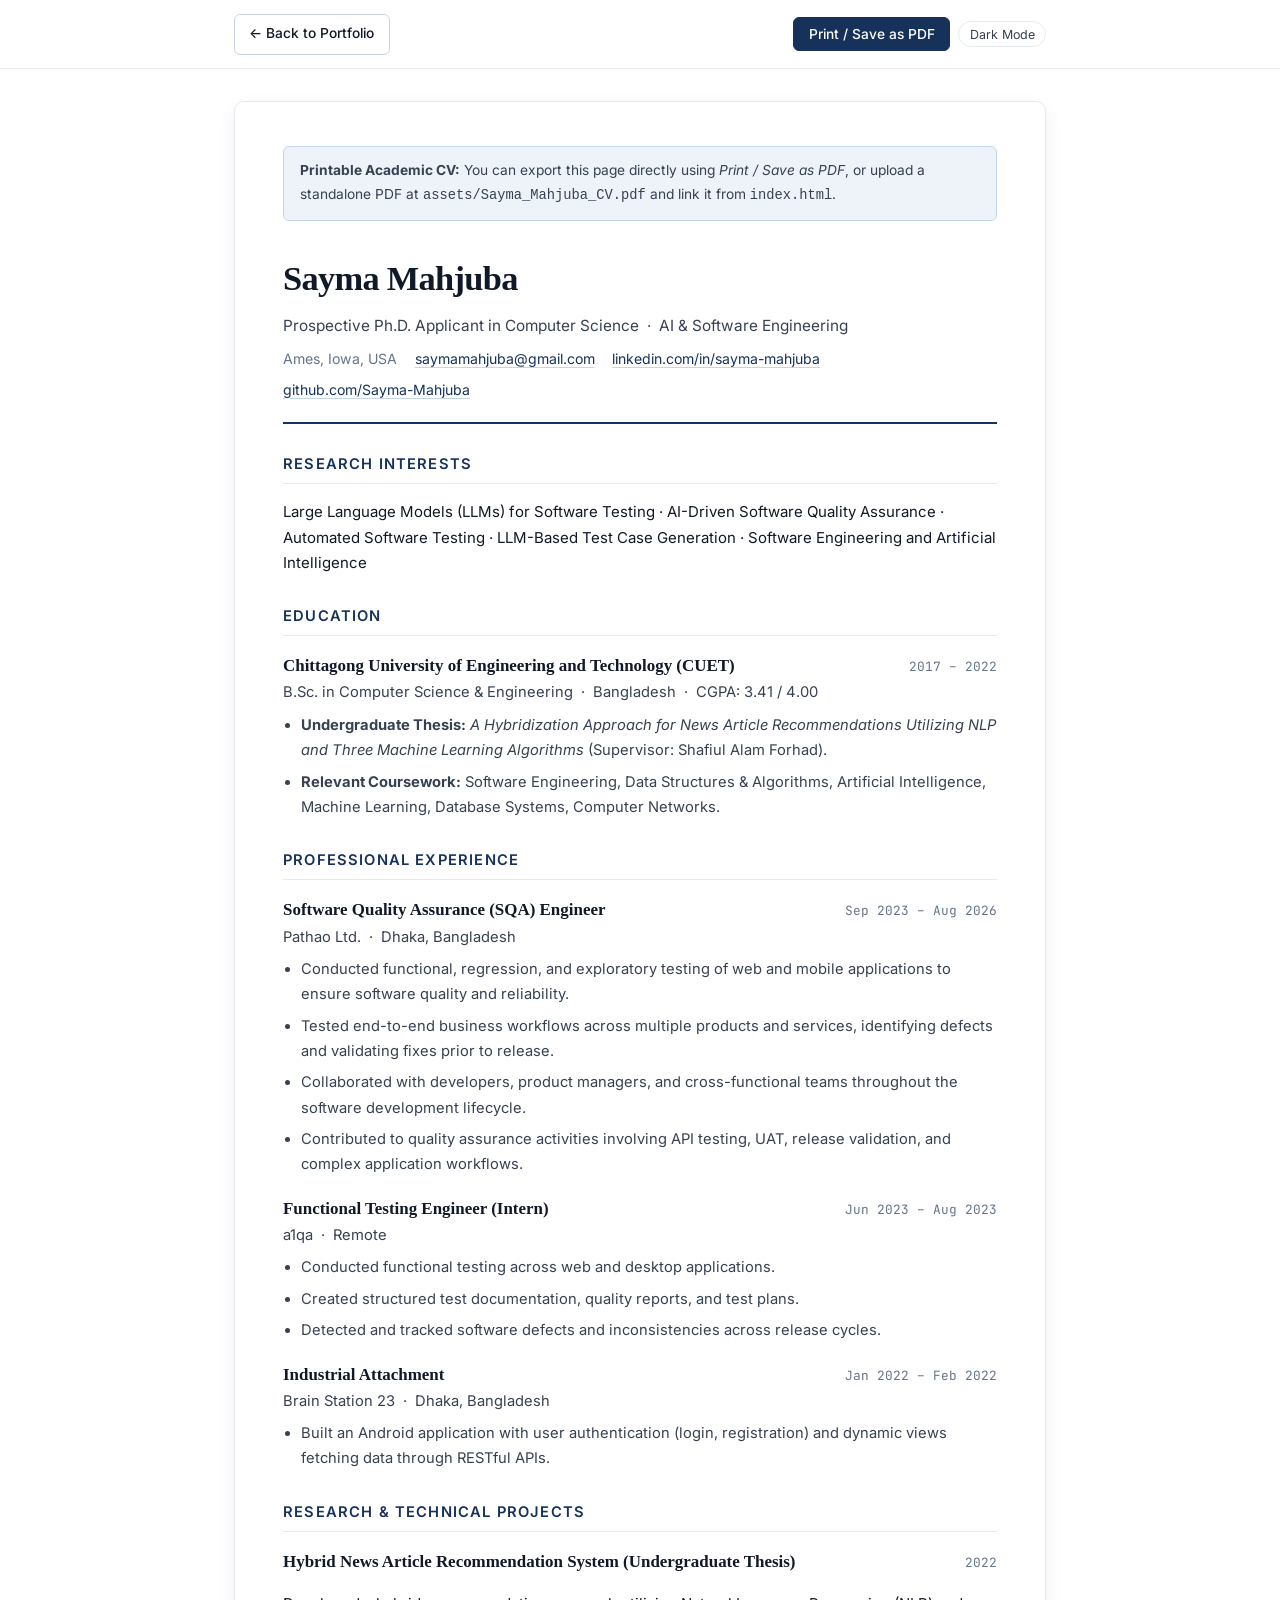
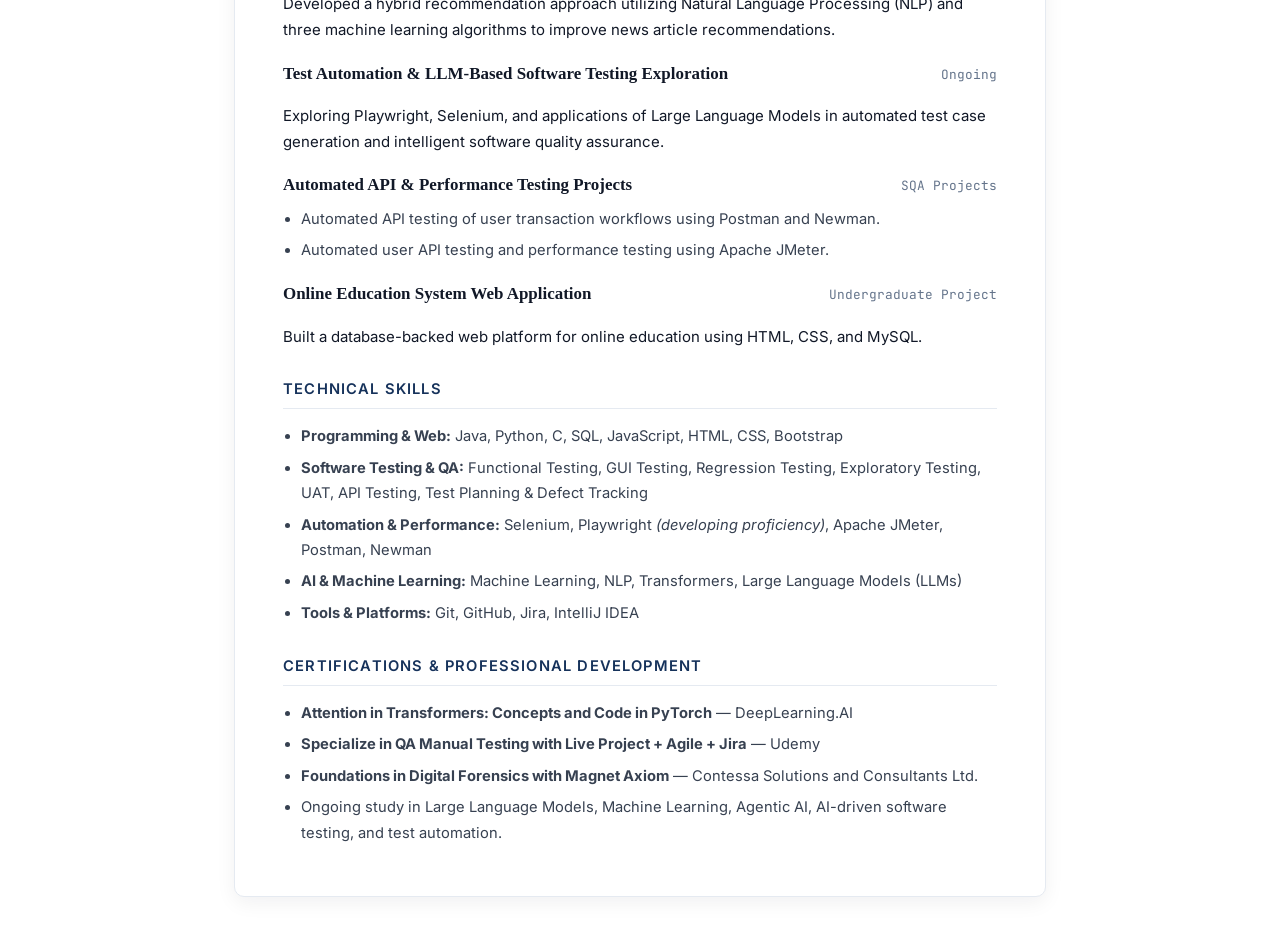
==== cv.html @ 632d5970 "Initial academic portfolio" ====
<!DOCTYPE html>
<html lang="en" data-theme="light">
<head>
  <meta charset="UTF-8" />
  <meta name="viewport" content="width=device-width, initial-scale=1.0" />
  <title>Curriculum Vitae — Sayma Mahjuba</title>
  <meta name="description" content="Academic Curriculum Vitae of Sayma Mahjuba." />
  <link rel="icon" type="image/svg+xml" href="favicon.svg" />

  <link rel="preconnect" href="https://fonts.googleapis.com" />
  <link rel="preconnect" href="https://fonts.gstatic.com" crossorigin />
  <link
    href="https://fonts.googleapis.com/css2?family=Inter:wght@400;500;600&family=JetBrains+Mono:wght@400;500&family=Source+Serif+4:ital,opsz,wght@0,8..60,400;0,8..60,600;0,8..60,700;1,8..60,400&display=swap"
    rel="stylesheet"
  />
  <link rel="stylesheet" href="styles.css" />

  <style>
    .cv-toolbar {
      position: sticky;
      top: 0;
      z-index: 50;
      background: color-mix(in srgb, var(--bg) 92%, transparent);
      backdrop-filter: blur(8px);
      border-bottom: 1px solid var(--border);
      padding: 0.85rem 0;
    }

    .cv-toolbar-inner {
      display: flex;
      align-items: center;
      justify-content: space-between;
      gap: 1rem;
      flex-wrap: wrap;
    }

    .cv-sheet {
      background: var(--surface);
      border: 1px solid var(--border);
      border-radius: 10px;
      box-shadow: 0 6px 20px rgba(15, 23, 42, 0.06);
      margin: 2rem auto 3.5rem;
      padding: 2.75rem 3rem;
      max-width: 820px;
    }

    .cv-header {
      border-bottom: 2px solid var(--navy);
      padding-bottom: 1.25rem;
      margin-bottom: 1.75rem;
    }

    .cv-header h1 {
      font-family: var(--font-serif);
      font-size: 2.15rem;
      margin: 0 0 0.3rem;
      letter-spacing: -0.02em;
    }

    .cv-header-sub {
      font-size: 0.96rem;
      color: var(--ink-secondary);
      margin-bottom: 0.5rem;
    }

    .cv-contact-line {
      font-size: 0.88rem;
      color: var(--ink-muted);
      display: flex;
      flex-wrap: wrap;
      gap: 0.4rem 1.1rem;
    }

    .cv-section {
      margin-bottom: 1.75rem;
    }

    .cv-section:last-child {
      margin-bottom: 0;
    }

    .cv-section h2 {
      font-size: 0.92rem;
      text-transform: uppercase;
      letter-spacing: 0.08em;
      color: var(--navy);
      border-bottom: 1px solid var(--border);
      padding-bottom: 0.35rem;
      margin: 0 0 0.95rem;
      font-family: var(--font-sans);
      font-weight: 600;
    }

    .cv-entry {
      margin-bottom: 1rem;
    }

    .cv-entry:last-child {
      margin-bottom: 0;
    }

    .cv-entry-head {
      display: flex;
      justify-content: space-between;
      align-items: baseline;
      gap: 1rem;
      flex-wrap: wrap;
    }

    .cv-entry-title {
      font-family: var(--font-serif);
      font-weight: 600;
      font-size: 1.06rem;
      color: var(--ink);
    }

    .cv-entry-date {
      font-family: var(--font-mono);
      font-size: 0.8rem;
      color: var(--ink-muted);
    }

    .cv-entry-org {
      font-size: 0.92rem;
      color: var(--ink-secondary);
      margin-bottom: 0.35rem;
    }

    .cv-placeholder-banner {
      background: var(--navy-tint);
      border: 1px solid var(--navy-border);
      color: var(--ink-secondary);
      border-radius: 6px;
      padding: 0.75rem 1rem;
      font-size: 0.86rem;
      margin-bottom: 1.75rem;
    }

    @media (max-width: 640px) {
      .cv-sheet {
        padding: 1.65rem 1.35rem;
        margin: 1.25rem auto 2.5rem;
      }
    }

    @media print {
      .cv-toolbar,
      .cv-placeholder-banner {
        display: none !important;
      }

      body {
        background: #ffffff;
      }

      .cv-sheet {
        border: none;
        box-shadow: none;
        margin: 0;
        padding: 0;
        max-width: none;
      }
    }
  </style>

  <script>
    (function () {
      var saved = localStorage.getItem("sayma-portfolio-theme");
      if (saved === "dark" || saved === "light") {
        document.documentElement.setAttribute("data-theme", saved);
      }
    })();
  </script>
</head>
<body>
  <div class="cv-toolbar no-print">
    <div class="container cv-toolbar-inner">
      <a class="btn" href="index.html">&larr; Back to Portfolio</a>
      <div style="display: flex; gap: 0.5rem; align-items: center;">
        <button type="button" class="btn btn-primary" onclick="window.print()">
          Print / Save as PDF
        </button>
        <button type="button" class="theme-btn" id="theme-toggle">Dark / Light</button>
      </div>
    </div>
  </div>

  <main class="container">
    <article class="cv-sheet">
      <div class="cv-placeholder-banner no-print">
        <strong>Printable Academic CV:</strong> You can export this page directly using
        <em>Print / Save as PDF</em>, or upload a standalone PDF at
        <code>assets/Sayma_Mahjuba_CV.pdf</code> and link it from <code>index.html</code>.
      </div>

      <header class="cv-header">
        <h1>Sayma Mahjuba</h1>
        <div class="cv-header-sub">
          Prospective Ph.D. Applicant in Computer Science &nbsp;&middot;&nbsp; AI &amp; Software Engineering
        </div>
        <div class="cv-contact-line">
          <span>Ames, Iowa, USA</span>
          <span>
            <a class="text-link" href="mailto:saymamahjuba@gmail.com">saymamahjuba@gmail.com</a>
          </span>
          <span>
            <a class="text-link" href="https://www.linkedin.com/in/sayma-mahjuba/" target="_blank" rel="noopener noreferrer">
              linkedin.com/in/sayma-mahjuba
            </a>
          </span>
          <span>
            <a class="text-link" href="https://github.com/Sayma-Mahjuba" target="_blank" rel="noopener noreferrer">
              github.com/Sayma-Mahjuba
            </a>
          </span>
        </div>
      </header>

      <section class="cv-section">
        <h2>Research Interests</h2>
        <p>
          Large Language Models (LLMs) for Software Testing &middot; AI-Driven Software Quality
          Assurance &middot; Automated Software Testing &middot; LLM-Based Test Case Generation
          &middot; Software Engineering and Artificial Intelligence
        </p>
      </section>

      <section class="cv-section">
        <h2>Education</h2>
        <div class="cv-entry">
          <div class="cv-entry-head">
            <span class="cv-entry-title">
              Chittagong University of Engineering and Technology (CUET)
            </span>
            <span class="cv-entry-date">2017 – 2022</span>
          </div>
          <div class="cv-entry-org">
            B.Sc. in Computer Science &amp; Engineering &nbsp;&middot;&nbsp; Bangladesh
            &nbsp;&middot;&nbsp; CGPA: 3.41 / 4.00
          </div>
          <ul class="detail-list">
            <li>
              <strong>Undergraduate Thesis:</strong>
              <em>A Hybridization Approach for News Article Recommendations Utilizing NLP and
              Three Machine Learning Algorithms</em> (Supervisor: Shafiul Alam Forhad).
            </li>
            <li>
              <strong>Relevant Coursework:</strong> Software Engineering, Data Structures &amp;
              Algorithms, Artificial Intelligence, Machine Learning, Database Systems, Computer
              Networks.
            </li>
          </ul>
        </div>
      </section>

      <section class="cv-section">
        <h2>Professional Experience</h2>
        <div class="cv-entry">
          <div class="cv-entry-head">
            <span class="cv-entry-title">Software Quality Assurance (SQA) Engineer</span>
            <span class="cv-entry-date">Sep 2023 – Aug 2026</span>
          </div>
          <div class="cv-entry-org">Pathao Ltd. &nbsp;&middot;&nbsp; Dhaka, Bangladesh</div>
          <ul class="detail-list">
            <li>
              Conducted functional, regression, and exploratory testing of web and mobile
              applications to ensure software quality and reliability.
            </li>
            <li>
              Tested end-to-end business workflows across multiple products and services,
              identifying defects and validating fixes prior to release.
            </li>
            <li>
              Collaborated with developers, product managers, and cross-functional teams
              throughout the software development lifecycle.
            </li>
            <li>
              Contributed to quality assurance activities involving API testing, UAT, release
              validation, and complex application workflows.
            </li>
          </ul>
        </div>

        <div class="cv-entry">
          <div class="cv-entry-head">
            <span class="cv-entry-title">Functional Testing Engineer (Intern)</span>
            <span class="cv-entry-date">Jun 2023 – Aug 2023</span>
          </div>
          <div class="cv-entry-org">a1qa &nbsp;&middot;&nbsp; Remote</div>
          <ul class="detail-list">
            <li>
              Conducted functional testing across web and desktop applications.
            </li>
            <li>
              Created structured test documentation, quality reports, and test plans.
            </li>
            <li>
              Detected and tracked software defects and inconsistencies across release cycles.
            </li>
          </ul>
        </div>

        <div class="cv-entry">
          <div class="cv-entry-head">
            <span class="cv-entry-title">Industrial Attachment</span>
            <span class="cv-entry-date">Jan 2022 – Feb 2022</span>
          </div>
          <div class="cv-entry-org">Brain Station 23 &nbsp;&middot;&nbsp; Dhaka, Bangladesh</div>
          <ul class="detail-list">
            <li>
              Built an Android application with user authentication (login, registration) and
              dynamic views fetching data through RESTful APIs.
            </li>
          </ul>
        </div>
      </section>

      <section class="cv-section">
        <h2>Research &amp; Technical Projects</h2>
        <div class="cv-entry">
          <div class="cv-entry-head">
            <span class="cv-entry-title">
              Hybrid News Article Recommendation System (Undergraduate Thesis)
            </span>
            <span class="cv-entry-date">2022</span>
          </div>
          <p>
            Developed a hybrid recommendation approach utilizing Natural Language Processing
            (NLP) and three machine learning algorithms to improve news article recommendations.
          </p>
        </div>

        <div class="cv-entry">
          <div class="cv-entry-head">
            <span class="cv-entry-title">
              Test Automation &amp; LLM-Based Software Testing Exploration
            </span>
            <span class="cv-entry-date">Ongoing</span>
          </div>
          <p>
            Exploring Playwright, Selenium, and applications of Large Language Models in
            automated test case generation and intelligent software quality assurance.
          </p>
        </div>

        <div class="cv-entry">
          <div class="cv-entry-head">
            <span class="cv-entry-title">
              Automated API &amp; Performance Testing Projects
            </span>
            <span class="cv-entry-date">SQA Projects</span>
          </div>
          <ul class="detail-list">
            <li>
              Automated API testing of user transaction workflows using Postman and Newman.
            </li>
            <li>
              Automated user API testing and performance testing using Apache JMeter.
            </li>
          </ul>
        </div>

        <div class="cv-entry">
          <div class="cv-entry-head">
            <span class="cv-entry-title">Online Education System Web Application</span>
            <span class="cv-entry-date">Undergraduate Project</span>
          </div>
          <p>
            Built a database-backed web platform for online education using HTML, CSS, and MySQL.
          </p>
        </div>
      </section>

      <section class="cv-section">
        <h2>Technical Skills</h2>
        <ul class="detail-list">
          <li>
            <strong>Programming &amp; Web:</strong> Java, Python, C, SQL, JavaScript, HTML, CSS,
            Bootstrap
          </li>
          <li>
            <strong>Software Testing &amp; QA:</strong> Functional Testing, GUI Testing,
            Regression Testing, Exploratory Testing, UAT, API Testing, Test Planning &amp;
            Defect Tracking
          </li>
          <li>
            <strong>Automation &amp; Performance:</strong> Selenium, Playwright
            <em>(developing proficiency)</em>, Apache JMeter, Postman, Newman
          </li>
          <li>
            <strong>AI &amp; Machine Learning:</strong> Machine Learning, NLP, Transformers,
            Large Language Models (LLMs)
          </li>
          <li><strong>Tools &amp; Platforms:</strong> Git, GitHub, Jira, IntelliJ IDEA</li>
        </ul>
      </section>

      <section class="cv-section">
        <h2>Certifications &amp; Professional Development</h2>
        <ul class="detail-list">
          <li>
            <strong>Attention in Transformers: Concepts and Code in PyTorch</strong> —
            DeepLearning.AI
          </li>
          <li>
            <strong>Specialize in QA Manual Testing with Live Project + Agile + Jira</strong> —
            Udemy
          </li>
          <li>
            <strong>Foundations in Digital Forensics with Magnet Axiom</strong> — Contessa
            Solutions and Consultants Ltd.
          </li>
          <li>
            Ongoing study in Large Language Models, Machine Learning, Agentic AI, AI-driven
            software testing, and test automation.
          </li>
        </ul>
      </section>
    </article>
  </main>

  <script src="script.js"></script>
</body>
</html>
---- styles.css ----
/* ==========================================================================
   Sayma Mahjuba — Academic Portfolio (Ph.D. Sidebar)
   Deep Navy Academic Theme · Light Default + Optional Dark Mode
   ========================================================================== */

:root {
  --bg: #ffffff;
  --surface: #ffffff;
  --sidebar-bg: #f8fafc;
  --border: #e5eaf1;
  --border-strong: #cbd5e1;

  --ink: #111827;
  --ink-secondary: #374151;
  --ink-muted: #64748b;

  --navy: #16325b;
  --navy-hover: #0d2140;
  --navy-tint: #eef3fa;
  --navy-border: #c5d5ea;

  --font-serif: "Newsreader", Georgia, "Times New Roman", serif;
  --font-sans: "Inter", -apple-system, BlinkMacSystemFont, "Segoe UI", sans-serif;
  --font-mono: "JetBrains Mono", ui-monospace, monospace;
}

[data-theme="dark"] {
  --bg: #0d121b;
  --surface: #131b28;
  --sidebar-bg: #111824;
  --border: #1f2b3d;
  --border-strong: #2e3f58;

  --ink: #edf2f7;
  --ink-secondary: #b6c2d4;
  --ink-muted: #8293ab;

  --navy: #83aee5;
  --navy-hover: #abc8ef;
  --navy-tint: rgba(131, 174, 229, 0.12);
  --navy-border: rgba(131, 174, 229, 0.3);
}

*,
*::before,
*::after {
  box-sizing: border-box;
}

html {
  scroll-behavior: smooth;
}

body {
  margin: 0;
  background: var(--bg);
  color: var(--ink);
  font-family: var(--font-sans);
  font-size: 15px;
  line-height: 1.72;
  -webkit-font-smoothing: antialiased;
  transition: background-color 180ms ease, color 180ms ease;
}

a {
  color: var(--navy);
  text-decoration: none;
  transition: color 150ms ease;
}

a:hover {
  color: var(--navy-hover);
  text-decoration: underline;
  text-underline-offset: 3px;
}

a:focus-visible,
button:focus-visible {
  outline: 2px solid var(--navy);
  outline-offset: 2px;
  border-radius: 4px;
}

/* Two-Column Academic Shell
   -------------------------------------------------------------------------- */
.page-shell {
  max-width: 1080px;
  margin: 0 auto;
  display: grid;
  grid-template-columns: 270px 1fr;
  min-height: 100vh;
}

/* Left Sticky Academic Sidebar
   -------------------------------------------------------------------------- */
.sidebar {
  position: sticky;
  top: 0;
  height: 100vh;
  padding: 3rem 2rem 2rem 1.75rem;
  border-right: 1px solid var(--border);
  display: flex;
  flex-direction: column;
  justify-content: space-between;
  overflow-y: auto;
}

.avatar-wrap {
  width: 136px;
  height: 136px;
  border-radius: 50%;
  overflow: hidden;
  background: linear-gradient(180deg, #edf2f7 0%, #dce6f2 100%);
  border: 2px solid var(--border-strong);
  margin-bottom: 1.25rem;
  padding-top: 4px;
}

[data-theme="dark"] .avatar-wrap {
  background: linear-gradient(180deg, #1b283c 0%, #263854 100%);
}

.avatar-wrap img {
  width: 100%;
  height: 100%;
  object-fit: cover;
  object-position: 50% 15%;
  display: block;
}

.sidebar-name {
  font-family: var(--font-serif);
  font-size: 1.65rem;
  font-weight: 600;
  line-height: 1.18;
  margin: 0 0 0.4rem;
  letter-spacing: -0.015em;
}

.sidebar-role {
  font-size: 0.88rem;
  color: var(--ink-secondary);
  margin: 0 0 0.35rem;
  line-height: 1.5;
}

.sidebar-loc {
  font-size: 0.83rem;
  color: var(--ink-muted);
  margin: 0 0 1.4rem;
}

.sidebar-nav {
  list-style: none;
  margin: 0 0 1.75rem;
  padding: 1rem 0;
  border-top: 1px solid var(--border);
  border-bottom: 1px solid var(--border);
  display: flex;
  flex-direction: column;
  gap: 0.32rem;
}

.sidebar-nav a {
  display: block;
  font-size: 0.88rem;
  font-weight: 500;
  color: var(--ink-secondary);
  padding: 0.22rem 0;
}

.sidebar-nav a:hover,
.sidebar-nav a.active {
  color: var(--navy);
  text-decoration: none;
}

.sidebar-nav a.active {
  font-weight: 600;
}

.sidebar-links {
  list-style: none;
  margin: 0;
  padding: 0;
  display: flex;
  flex-direction: column;
  gap: 0.52rem;
}

.sidebar-links a {
  display: inline-flex;
  align-items: center;
  gap: 0.55rem;
  font-size: 0.85rem;
  color: var(--ink-secondary);
}

.sidebar-links a:hover {
  color: var(--navy);
}

.sidebar-links svg {
  width: 15px;
  height: 15px;
  color: var(--navy);
  flex-shrink: 0;
}

.sidebar-bottom {
  margin-top: 1.75rem;
  display: flex;
  align-items: center;
  justify-content: space-between;
  font-size: 0.78rem;
  color: var(--ink-muted);
}

.theme-btn {
  display: inline-flex;
  align-items: center;
  gap: 0.35rem;
  border: 1px solid var(--border);
  background: transparent;
  color: var(--ink-secondary);
  font-size: 0.78rem;
  font-family: var(--font-sans);
  padding: 0.3rem 0.65rem;
  border-radius: 999px;
  cursor: pointer;
  transition: border-color 150ms ease, color 150ms ease;
}

.theme-btn:hover {
  border-color: var(--navy);
  color: var(--navy);
}

/* Right Main Content Column
   -------------------------------------------------------------------------- */
.content {
  padding: 3.25rem 3.25rem 4.5rem 3.5rem;
  max-width: 740px;
}

.phd-callout {
  font-size: 0.88rem;
  color: var(--navy);
  background: var(--navy-tint);
  border-left: 3px solid var(--navy);
  padding: 0.7rem 1rem;
  margin-bottom: 1.85rem;
  border-radius: 0 4px 4px 0;
}

.section {
  margin-bottom: 3rem;
}

.section:last-child {
  margin-bottom: 0;
}

.section h2 {
  font-family: var(--font-serif);
  font-size: 1.38rem;
  font-weight: 600;
  color: var(--ink);
  margin: 0 0 1.1rem;
  padding-bottom: 0.45rem;
  border-bottom: 1px solid var(--border);
  letter-spacing: -0.01em;
}

.content p {
  margin: 0 0 0.95rem;
  color: var(--ink-secondary);
}

.content p:last-child {
  margin-bottom: 0;
}

.interests-inline {
  margin: 1.15rem 0 0;
  padding: 0;
  list-style: none;
  display: flex;
  flex-wrap: wrap;
  gap: 0.45rem 0.6rem;
}

.interests-inline li {
  font-size: 0.83rem;
  color: var(--navy);
  background: var(--navy-tint);
  padding: 0.22rem 0.65rem;
  border-radius: 4px;
  font-weight: 500;
}

/* News Rows */
.news-table {
  display: flex;
  flex-direction: column;
  gap: 0.65rem;
}

.news-row {
  display: grid;
  grid-template-columns: 84px 1fr;
  gap: 1rem;
  font-size: 0.92rem;
  color: var(--ink-secondary);
}

.news-date {
  font-family: var(--font-mono);
  font-size: 0.78rem;
  color: var(--navy);
  padding-top: 0.15rem;
}

/* Academic Entries */
.item {
  margin-bottom: 1.65rem;
}

.item:last-child {
  margin-bottom: 0;
}

.item-head {
  display: flex;
  justify-content: space-between;
  align-items: baseline;
  gap: 1rem;
  flex-wrap: wrap;
  margin-bottom: 0.2rem;
}

.item-title {
  font-family: var(--font-serif);
  font-size: 1.08rem;
  font-weight: 600;
  color: var(--ink);
  margin: 0;
}

.item-date {
  font-family: var(--font-mono);
  font-size: 0.78rem;
  color: var(--ink-muted);
  white-space: nowrap;
}

.item-sub {
  font-size: 0.88rem;
  color: var(--navy);
  font-weight: 500;
  margin-bottom: 0.45rem;
}

.item-meta {
  font-size: 0.86rem;
  color: var(--ink-muted);
  margin-bottom: 0.45rem;
}

.clean-list {
  margin: 0.4rem 0 0;
  padding-left: 1.15rem;
  color: var(--ink-secondary);
}

.clean-list li {
  margin-bottom: 0.35rem;
  font-size: 0.92rem;
}

.skill-line {
  display: grid;
  grid-template-columns: 175px 1fr;
  gap: 0.75rem;
  padding: 0.52rem 0;
  border-bottom: 1px solid var(--border);
  font-size: 0.91rem;
}

.skill-line:first-of-type {
  border-top: 1px solid var(--border);
}

.skill-k {
  font-weight: 600;
  color: var(--ink);
}

.skill-v {
  color: var(--ink-secondary);
}

.muted-note {
  font-size: 0.86rem;
  color: var(--ink-muted);
  font-style: italic;
  margin-top: 1rem;
}

/* Shared Utility Styles (used by cv.html)
   -------------------------------------------------------------------------- */
.container {
  width: 100%;
  max-width: 860px;
  margin: 0 auto;
  padding: 0 1.5rem;
}

.btn {
  display: inline-flex;
  align-items: center;
  gap: 0.45rem;
  padding: 0.48rem 0.9rem;
  font-size: 0.86rem;
  font-weight: 500;
  border-radius: 6px;
  border: 1px solid var(--border-strong);
  background: var(--surface);
  color: var(--ink);
  cursor: pointer;
  font-family: var(--font-sans);
  text-decoration: none;
}

.btn:hover {
  border-color: var(--navy);
  color: var(--navy);
  background: var(--navy-tint);
  text-decoration: none;
}

.btn-primary {
  background: var(--navy);
  border-color: var(--navy);
  color: #ffffff;
}

[data-theme="dark"] .btn-primary {
  color: #0b1220;
  font-weight: 600;
}

.btn-primary:hover {
  background: var(--navy-hover);
  border-color: var(--navy-hover);
  color: #ffffff;
}

[data-theme="dark"] .btn-primary:hover {
  color: #0b1220;
}

.detail-list {
  margin: 0.45rem 0 0;
  padding-left: 1.15rem;
  color: var(--ink-secondary);
}

.detail-list li {
  margin-bottom: 0.38rem;
  font-size: 0.92rem;
}

.text-link {
  text-decoration: underline;
  text-decoration-color: var(--navy-border);
  text-underline-offset: 3px;
}

/* Responsive
   -------------------------------------------------------------------------- */
@media (max-width: 860px) {
  .page-shell {
    grid-template-columns: 1fr;
  }

  .sidebar {
    position: static;
    height: auto;
    border-right: none;
    border-bottom: 1px solid var(--border);
    padding: 2rem 1.5rem 1.5rem;
  }

  .sidebar-nav {
    flex-direction: row;
    flex-wrap: wrap;
    gap: 0.5rem 1.1rem;
  }

  .sidebar-links {
    flex-direction: row;
    flex-wrap: wrap;
    gap: 0.6rem 1.1rem;
  }

  .content {
    padding: 2rem 1.5rem 3.5rem;
  }

  .skill-line,
  .news-row {
    grid-template-columns: 1fr;
    gap: 0.15rem;
  }
}

@media print {
  .no-print {
    display: none !important;
  }
}
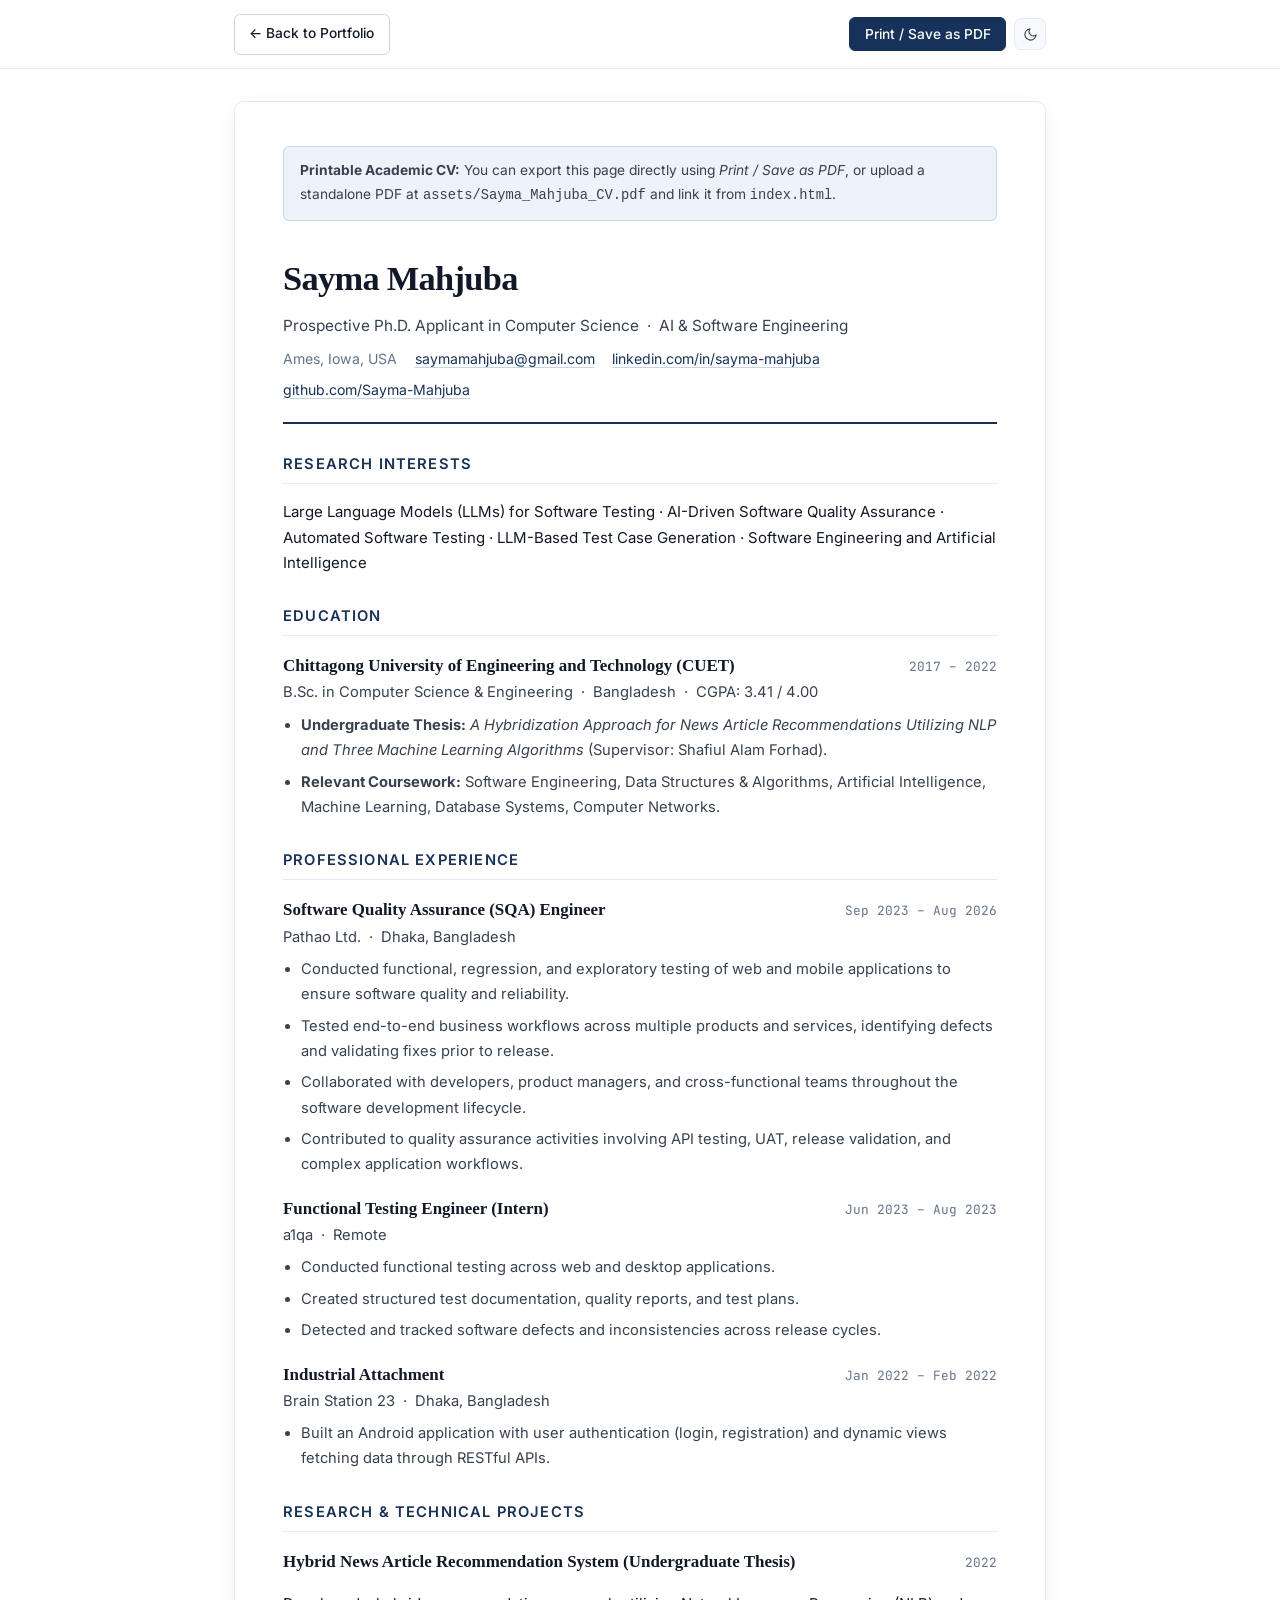
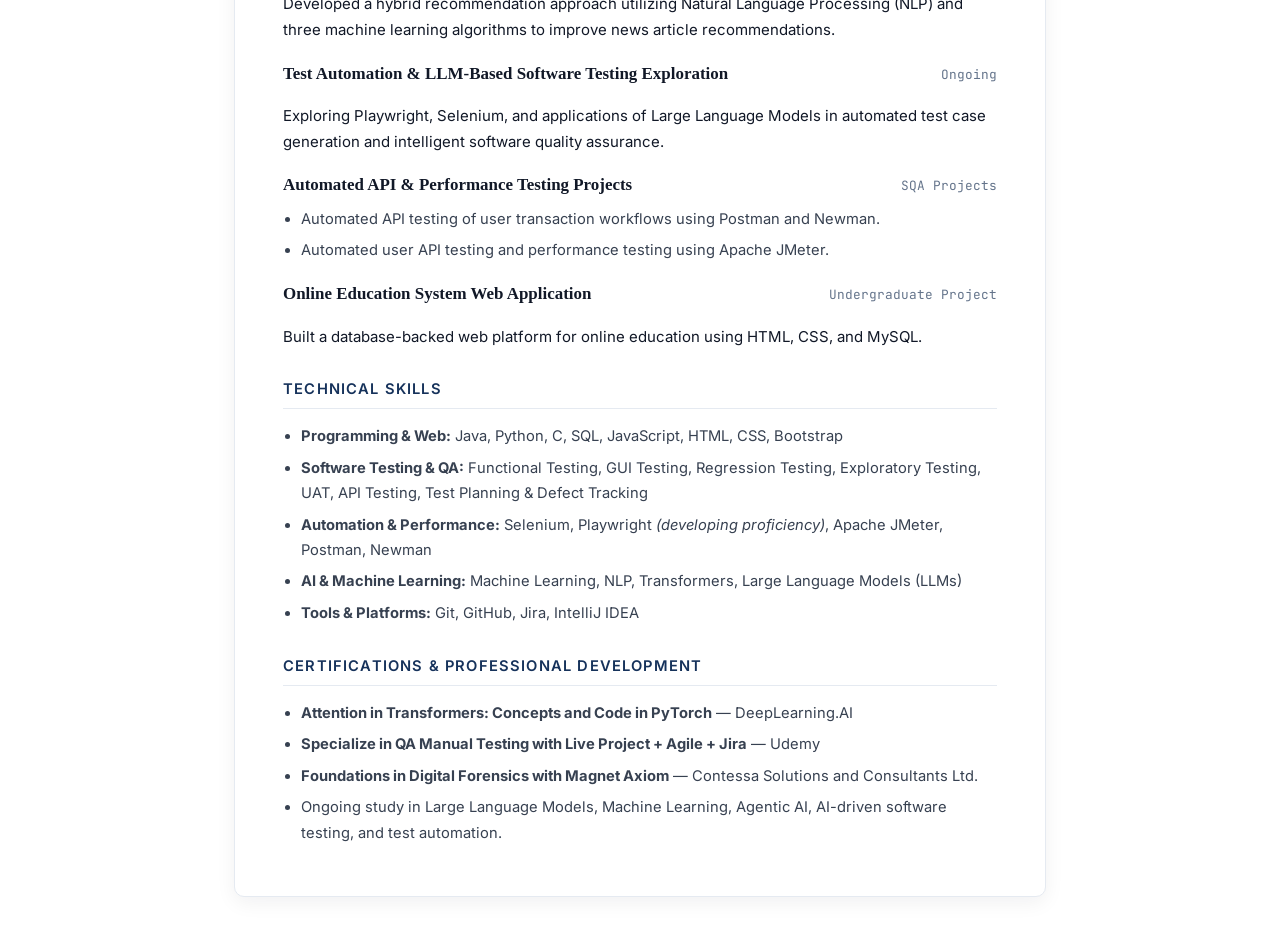
==== commit c03814f6: "Polish PhD sidebar portfolio: artifact drawers, copy email, mobile header, skill ordering" ====
--- a/cv.html
+++ b/cv.html
@@ -180,7 +180,28 @@
         <button type="button" class="btn btn-primary" onclick="window.print()">
           Print / Save as PDF
         </button>
-        <button type="button" class="theme-btn" id="theme-toggle">Dark / Light</button>
+        <button
+          type="button"
+          class="theme-icon-btn"
+          id="theme-toggle"
+          aria-label="Switch to dark mode"
+          title="Switch to dark mode"
+        >
+          <svg class="icon-moon" viewBox="0 0 24 24" fill="none" stroke="currentColor" stroke-width="1.8" stroke-linecap="round" stroke-linejoin="round" aria-hidden="true">
+            <path d="M21 12.79A9 9 0 1 1 11.21 3 7 7 0 0 0 21 12.79z"></path>
+          </svg>
+          <svg class="icon-sun" viewBox="0 0 24 24" fill="none" stroke="currentColor" stroke-width="1.8" stroke-linecap="round" stroke-linejoin="round" aria-hidden="true">
+            <circle cx="12" cy="12" r="5"></circle>
+            <line x1="12" y1="1" x2="12" y2="3"></line>
+            <line x1="12" y1="21" x2="12" y2="23"></line>
+            <line x1="4.22" y1="4.22" x2="5.64" y2="5.64"></line>
+            <line x1="18.36" y1="18.36" x2="19.78" y2="19.78"></line>
+            <line x1="1" y1="12" x2="3" y2="12"></line>
+            <line x1="21" y1="12" x2="23" y2="12"></line>
+            <line x1="4.22" y1="19.78" x2="5.64" y2="18.36"></line>
+            <line x1="18.36" y1="5.64" x2="19.78" y2="4.22"></line>
+          </svg>
+        </button>
       </div>
     </div>
   </div>
--- a/styles.css
+++ b/styles.css
@@ -1,12 +1,12 @@
 /* ==========================================================================
-   Sayma Mahjuba — Academic Portfolio (Ph.D. Sidebar)
+   Sayma Mahjuba — Academic Portfolio (Ph.D. Sidebar · Refined Faculty Edition)
    Deep Navy Academic Theme · Light Default + Optional Dark Mode
    ========================================================================== */
 
 :root {
   --bg: #ffffff;
   --surface: #ffffff;
-  --sidebar-bg: #f8fafc;
+  --surface-subtle: #f7f9fc;
   --border: #e5eaf1;
   --border-strong: #cbd5e1;
 
@@ -27,7 +27,7 @@
 [data-theme="dark"] {
   --bg: #0d121b;
   --surface: #131b28;
-  --sidebar-bg: #111824;
+  --surface-subtle: #141d2b;
   --border: #1f2b3d;
   --border-strong: #2e3f58;
 
@@ -38,7 +38,7 @@
   --navy: #83aee5;
   --navy-hover: #abc8ef;
   --navy-tint: rgba(131, 174, 229, 0.12);
-  --navy-border: rgba(131, 174, 229, 0.3);
+  --navy-border: rgba(131, 174, 229, 0.32);
 }
 
 *,
@@ -65,7 +65,7 @@
 a {
   color: var(--navy);
   text-decoration: none;
-  transition: color 150ms ease;
+  transition: color 150ms ease, border-color 150ms ease, background-color 150ms ease;
 }
 
 a:hover {
@@ -75,7 +75,8 @@
 }
 
 a:focus-visible,
-button:focus-visible {
+button:focus-visible,
+summary:focus-visible {
   outline: 2px solid var(--navy);
   outline-offset: 2px;
   border-radius: 4px;
@@ -84,10 +85,10 @@
 /* Two-Column Academic Shell
    -------------------------------------------------------------------------- */
 .page-shell {
-  max-width: 1080px;
+  max-width: 1096px;
   margin: 0 auto;
   display: grid;
-  grid-template-columns: 270px 1fr;
+  grid-template-columns: 296px 1fr;
   min-height: 100vh;
 }
 
@@ -97,7 +98,7 @@
   position: sticky;
   top: 0;
   height: 100vh;
-  padding: 3rem 2rem 2rem 1.75rem;
+  padding: 2.85rem 1.85rem 1.85rem 1.75rem;
   border-right: 1px solid var(--border);
   display: flex;
   flex-direction: column;
@@ -105,15 +106,20 @@
   overflow-y: auto;
 }
 
+.profile-identity {
+  display: block;
+}
+
 .avatar-wrap {
-  width: 136px;
-  height: 136px;
+  width: 132px;
+  height: 132px;
   border-radius: 50%;
   overflow: hidden;
   background: linear-gradient(180deg, #edf2f7 0%, #dce6f2 100%);
   border: 2px solid var(--border-strong);
-  margin-bottom: 1.25rem;
+  margin-bottom: 1.15rem;
   padding-top: 4px;
+  flex-shrink: 0;
 }
 
 [data-theme="dark"] .avatar-wrap {
@@ -133,67 +139,79 @@
   font-size: 1.65rem;
   font-weight: 600;
   line-height: 1.18;
-  margin: 0 0 0.4rem;
+  margin: 0 0 0.35rem;
   letter-spacing: -0.015em;
 }
 
 .sidebar-role {
-  font-size: 0.88rem;
-  color: var(--ink-secondary);
-  margin: 0 0 0.35rem;
-  line-height: 1.5;
+  font-size: 0.87rem;
+  color: var(--ink-secondary);
+  margin: 0 0 0.3rem;
+  line-height: 1.48;
 }
 
 .sidebar-loc {
-  font-size: 0.83rem;
+  font-size: 0.82rem;
   color: var(--ink-muted);
-  margin: 0 0 1.4rem;
-}
-
+  margin: 0 0 1.25rem;
+}
+
+/* Sidebar Navigation with Active Left Bar */
 .sidebar-nav {
   list-style: none;
-  margin: 0 0 1.75rem;
-  padding: 1rem 0;
+  margin: 1.35rem 0 0;
+  padding: 1rem 0 0.25rem;
   border-top: 1px solid var(--border);
-  border-bottom: 1px solid var(--border);
   display: flex;
   flex-direction: column;
-  gap: 0.32rem;
+  gap: 0.25rem;
 }
 
 .sidebar-nav a {
   display: block;
-  font-size: 0.88rem;
+  font-size: 0.87rem;
   font-weight: 500;
   color: var(--ink-secondary);
-  padding: 0.22rem 0;
-}
-
-.sidebar-nav a:hover,
+  padding: 0.24rem 0 0.24rem 0.65rem;
+  border-left: 2px solid transparent;
+  transition: color 150ms ease, border-color 150ms ease, padding-left 150ms ease;
+}
+
+.sidebar-nav a:hover {
+  color: var(--navy);
+  text-decoration: none;
+}
+
 .sidebar-nav a.active {
   color: var(--navy);
-  text-decoration: none;
-}
-
-.sidebar-nav a.active {
   font-weight: 600;
-}
-
+  border-left-color: var(--navy);
+}
+
+/* External Links + Copy Email Control */
 .sidebar-links {
   list-style: none;
   margin: 0;
   padding: 0;
   display: flex;
   flex-direction: column;
-  gap: 0.52rem;
+  gap: 0.5rem;
+}
+
+.sidebar-links li {
+  display: flex;
+  align-items: center;
+  gap: 0.4rem;
 }
 
 .sidebar-links a {
   display: inline-flex;
   align-items: center;
-  gap: 0.55rem;
-  font-size: 0.85rem;
-  color: var(--ink-secondary);
+  gap: 0.5rem;
+  font-size: 0.82rem;
+  color: var(--ink-secondary);
+  min-width: 0;
+  white-space: nowrap;
 }
 
 .sidebar-links a:hover {
@@ -207,39 +225,107 @@
   flex-shrink: 0;
 }
 
+.copy-email-btn {
+  display: inline-flex;
+  align-items: center;
+  gap: 0.25rem;
+  border: 1px solid var(--border);
+  background: var(--surface-subtle);
+  color: var(--ink-muted);
+  font-family: var(--font-mono);
+  font-size: 0.68rem;
+  padding: 0.14rem 0.42rem;
+  border-radius: 4px;
+  cursor: pointer;
+  flex-shrink: 0;
+  transition: all 150ms ease;
+}
+
+.copy-email-btn:hover {
+  border-color: var(--navy-border);
+  color: var(--navy);
+  background: var(--navy-tint);
+}
+
+.copy-email-btn.copied {
+  border-color: var(--navy);
+  color: var(--navy);
+  background: var(--navy-tint);
+}
+
+.copy-email-btn svg {
+  width: 11px;
+  height: 11px;
+}
+
+/* Sidebar Footer: Last Updated + Clean Icon Theme Toggle */
 .sidebar-bottom {
-  margin-top: 1.75rem;
+  margin-top: 1.5rem;
+  padding-top: 1rem;
+  border-top: 1px solid var(--border);
   display: flex;
   align-items: center;
   justify-content: space-between;
-  font-size: 0.78rem;
+  gap: 0.5rem;
+}
+
+.sidebar-meta-foot {
+  display: flex;
+  flex-direction: column;
+  gap: 0.1rem;
+  font-size: 0.74rem;
   color: var(--ink-muted);
-}
-
-.theme-btn {
+  line-height: 1.35;
+}
+
+.updated-stamp {
+  font-family: var(--font-mono);
+  font-size: 0.7rem;
+  color: var(--ink-muted);
+}
+
+.theme-icon-btn {
   display: inline-flex;
   align-items: center;
-  gap: 0.35rem;
+  justify-content: center;
+  width: 32px;
+  height: 32px;
   border: 1px solid var(--border);
-  background: transparent;
-  color: var(--ink-secondary);
-  font-size: 0.78rem;
-  font-family: var(--font-sans);
-  padding: 0.3rem 0.65rem;
-  border-radius: 999px;
+  border-radius: 7px;
+  background: var(--surface-subtle);
+  color: var(--ink-secondary);
   cursor: pointer;
-  transition: border-color 150ms ease, color 150ms ease;
-}
-
-.theme-btn:hover {
-  border-color: var(--navy);
-  color: var(--navy);
+  flex-shrink: 0;
+  transition: border-color 150ms ease, color 150ms ease, background-color 150ms ease;
+}
+
+.theme-icon-btn:hover {
+  border-color: var(--navy-border);
+  color: var(--navy);
+  background: var(--navy-tint);
+}
+
+.theme-icon-btn svg {
+  width: 15px;
+  height: 15px;
+}
+
+.icon-sun {
+  display: none;
+}
+
+[data-theme="dark"] .icon-sun {
+  display: block;
+}
+
+[data-theme="dark"] .icon-moon {
+  display: none;
 }
 
 /* Right Main Content Column
    -------------------------------------------------------------------------- */
 .content {
-  padding: 3.25rem 3.25rem 4.5rem 3.5rem;
+  padding: 3.1rem 3.25rem 4.75rem 3.5rem;
   max-width: 740px;
 }
 
@@ -248,13 +334,15 @@
   color: var(--navy);
   background: var(--navy-tint);
   border-left: 3px solid var(--navy);
-  padding: 0.7rem 1rem;
+  padding: 0.72rem 1.05rem;
   margin-bottom: 1.85rem;
-  border-radius: 0 4px 4px 0;
+  border-radius: 0 5px 5px 0;
+  line-height: 1.6;
 }
 
 .section {
   margin-bottom: 3rem;
+  scroll-margin-top: 2rem;
 }
 
 .section:last-child {
@@ -281,22 +369,38 @@
   margin-bottom: 0;
 }
 
-.interests-inline {
-  margin: 1.15rem 0 0;
+/* Sharpened Research Themes */
+.research-themes {
+  margin: 1.25rem 0 0;
   padding: 0;
   list-style: none;
-  display: flex;
-  flex-wrap: wrap;
-  gap: 0.45rem 0.6rem;
-}
-
-.interests-inline li {
-  font-size: 0.83rem;
+  display: grid;
+  grid-template-columns: 1fr;
+  gap: 0.55rem;
+}
+
+.research-themes li {
+  display: flex;
+  align-items: baseline;
+  gap: 0.6rem;
+  font-size: 0.9rem;
+  color: var(--ink-secondary);
+}
+
+.theme-marker {
+  font-family: var(--font-mono);
+  font-size: 0.72rem;
   color: var(--navy);
   background: var(--navy-tint);
-  padding: 0.22rem 0.65rem;
-  border-radius: 4px;
-  font-weight: 500;
+  border: 1px solid var(--navy-border);
+  padding: 0.05rem 0.38rem;
+  border-radius: 3px;
+  flex-shrink: 0;
+}
+
+.research-themes strong {
+  color: var(--ink);
+  font-weight: 600;
 }
 
 /* News Rows */
@@ -321,13 +425,28 @@
   padding-top: 0.15rem;
 }
 
-/* Academic Entries */
+/* Academic Entries & Artifact Pills */
 .item {
-  margin-bottom: 1.65rem;
+  margin-bottom: 1.85rem;
 }
 
 .item:last-child {
   margin-bottom: 0;
+}
+
+.item.featured-research {
+  padding-left: 1.15rem;
+  border-left: 2.5px solid var(--navy);
+}
+
+.item-kicker {
+  display: inline-block;
+  font-family: var(--font-mono);
+  font-size: 0.71rem;
+  text-transform: uppercase;
+  letter-spacing: 0.06em;
+  color: var(--navy);
+  margin-bottom: 0.25rem;
 }
 
 .item-head {
@@ -341,10 +460,11 @@
 
 .item-title {
   font-family: var(--font-serif);
-  font-size: 1.08rem;
+  font-size: 1.09rem;
   font-weight: 600;
   color: var(--ink);
   margin: 0;
+  line-height: 1.35;
 }
 
 .item-date {
@@ -367,6 +487,128 @@
   margin-bottom: 0.45rem;
 }
 
+/* Academic Artifact Pills & Expandable Abstract Drawer */
+.artifact-row {
+  display: flex;
+  flex-wrap: wrap;
+  align-items: center;
+  gap: 0.45rem;
+  margin-top: 0.65rem;
+}
+
+.pill-link {
+  display: inline-flex;
+  align-items: center;
+  gap: 0.3rem;
+  font-family: var(--font-mono);
+  font-size: 0.74rem;
+  font-weight: 500;
+  color: var(--navy);
+  background: var(--navy-tint);
+  border: 1px solid var(--navy-border);
+  padding: 0.18rem 0.55rem;
+  border-radius: 4px;
+  text-decoration: none;
+  cursor: pointer;
+}
+
+.pill-link:hover {
+  background: var(--navy);
+  border-color: var(--navy);
+  color: #ffffff;
+  text-decoration: none;
+}
+
+[data-theme="dark"] .pill-link:hover {
+  color: #0b1220;
+}
+
+.abstract-drawer {
+  margin-top: 0.65rem;
+}
+
+.abstract-drawer > summary {
+  list-style: none;
+  display: inline-flex;
+  align-items: center;
+  gap: 0.3rem;
+  font-family: var(--font-mono);
+  font-size: 0.74rem;
+  font-weight: 500;
+  color: var(--navy);
+  background: var(--surface-subtle);
+  border: 1px solid var(--border-strong);
+  padding: 0.18rem 0.58rem;
+  border-radius: 4px;
+  cursor: pointer;
+  user-select: none;
+  transition: all 150ms ease;
+}
+
+.abstract-drawer > summary::-webkit-details-marker {
+  display: none;
+}
+
+.abstract-drawer > summary::after {
+  content: "+";
+  font-weight: 600;
+  margin-left: 0.15rem;
+}
+
+.abstract-drawer[open] > summary::after {
+  content: "−";
+}
+
+.abstract-drawer > summary:hover,
+.abstract-drawer[open] > summary {
+  border-color: var(--navy);
+  color: var(--navy);
+  background: var(--navy-tint);
+}
+
+.abstract-drawer-inline {
+  display: flex;
+  flex-wrap: wrap;
+  align-items: flex-start;
+  gap: 0.45rem;
+  margin-top: 0.65rem;
+}
+
+.abstract-drawer-inline .abstract-drawer {
+  margin-top: 0;
+  flex: 1 1 auto;
+}
+
+.abstract-body {
+  margin-top: 0.6rem;
+  padding: 0.85rem 1rem;
+  background: var(--surface-subtle);
+  border: 1px solid var(--border);
+  border-radius: 5px;
+  font-size: 0.88rem;
+  line-height: 1.66;
+  color: var(--ink-secondary);
+}
+
+.abstract-body p {
+  margin: 0 0 0.5rem;
+  font-size: 0.88rem;
+}
+
+.abstract-body p:last-child {
+  margin-bottom: 0;
+}
+
+.forward-note {
+  margin-top: 1.35rem;
+  padding: 0.75rem 1rem;
+  background: var(--surface-subtle);
+  border: 1px solid var(--border);
+  border-radius: 5px;
+  font-size: 0.88rem;
+  color: var(--ink-secondary);
+}
+
 .clean-list {
   margin: 0.4rem 0 0;
   padding-left: 1.15rem;
@@ -380,9 +622,9 @@
 
 .skill-line {
   display: grid;
-  grid-template-columns: 175px 1fr;
+  grid-template-columns: 185px 1fr;
   gap: 0.75rem;
-  padding: 0.52rem 0;
+  padding: 0.54rem 0;
   border-bottom: 1px solid var(--border);
   font-size: 0.91rem;
 }
@@ -400,11 +642,10 @@
   color: var(--ink-secondary);
 }
 
-.muted-note {
-  font-size: 0.86rem;
+.cred-footnote {
+  margin-top: 0.85rem;
+  font-size: 0.84rem;
   color: var(--ink-muted);
-  font-style: italic;
-  margin-top: 1rem;
 }
 
 /* Shared Utility Styles (used by cv.html)
@@ -477,7 +718,7 @@
   text-underline-offset: 3px;
 }
 
-/* Responsive
+/* Compact Mobile Header Layout
    -------------------------------------------------------------------------- */
 @media (max-width: 860px) {
   .page-shell {
@@ -489,23 +730,79 @@
     height: auto;
     border-right: none;
     border-bottom: 1px solid var(--border);
-    padding: 2rem 1.5rem 1.5rem;
-  }
-
-  .sidebar-nav {
-    flex-direction: row;
-    flex-wrap: wrap;
-    gap: 0.5rem 1.1rem;
+    padding: 1.35rem 1.25rem 0.9rem;
+    overflow: visible;
+  }
+
+  .profile-identity {
+    display: flex;
+    align-items: center;
+    gap: 1rem;
+    margin-bottom: 0.95rem;
+  }
+
+  .avatar-wrap {
+    width: 68px;
+    height: 68px;
+    margin-bottom: 0;
+  }
+
+  .sidebar-name {
+    font-size: 1.38rem;
+    margin-bottom: 0.15rem;
+  }
+
+  .sidebar-role {
+    font-size: 0.82rem;
+    margin-bottom: 0.15rem;
+  }
+
+  .sidebar-loc {
+    font-size: 0.78rem;
+    margin-bottom: 0;
   }
 
   .sidebar-links {
     flex-direction: row;
     flex-wrap: wrap;
-    gap: 0.6rem 1.1rem;
+    gap: 0.45rem 0.95rem;
+    padding-bottom: 0.85rem;
+  }
+
+  .sidebar-nav {
+    flex-direction: row;
+    overflow-x: auto;
+    -webkit-overflow-scrolling: touch;
+    gap: 0.25rem 0.85rem;
+    margin: 0 -1.25rem;
+    padding: 0.65rem 1.25rem;
+    border-bottom: none;
+    white-space: nowrap;
+  }
+
+  .sidebar-nav a {
+    padding: 0.2rem 0;
+    border-left: none;
+    border-bottom: 2px solid transparent;
+    font-size: 0.84rem;
+  }
+
+  .sidebar-nav a.active {
+    border-left-color: transparent;
+    border-bottom-color: var(--navy);
+  }
+
+  .sidebar-bottom {
+    margin-top: 0.6rem;
+    padding-top: 0.65rem;
   }
 
   .content {
-    padding: 2rem 1.5rem 3.5rem;
+    padding: 1.75rem 1.25rem 3.5rem;
+  }
+
+  .section {
+    scroll-margin-top: 1.25rem;
   }
 
   .skill-line,
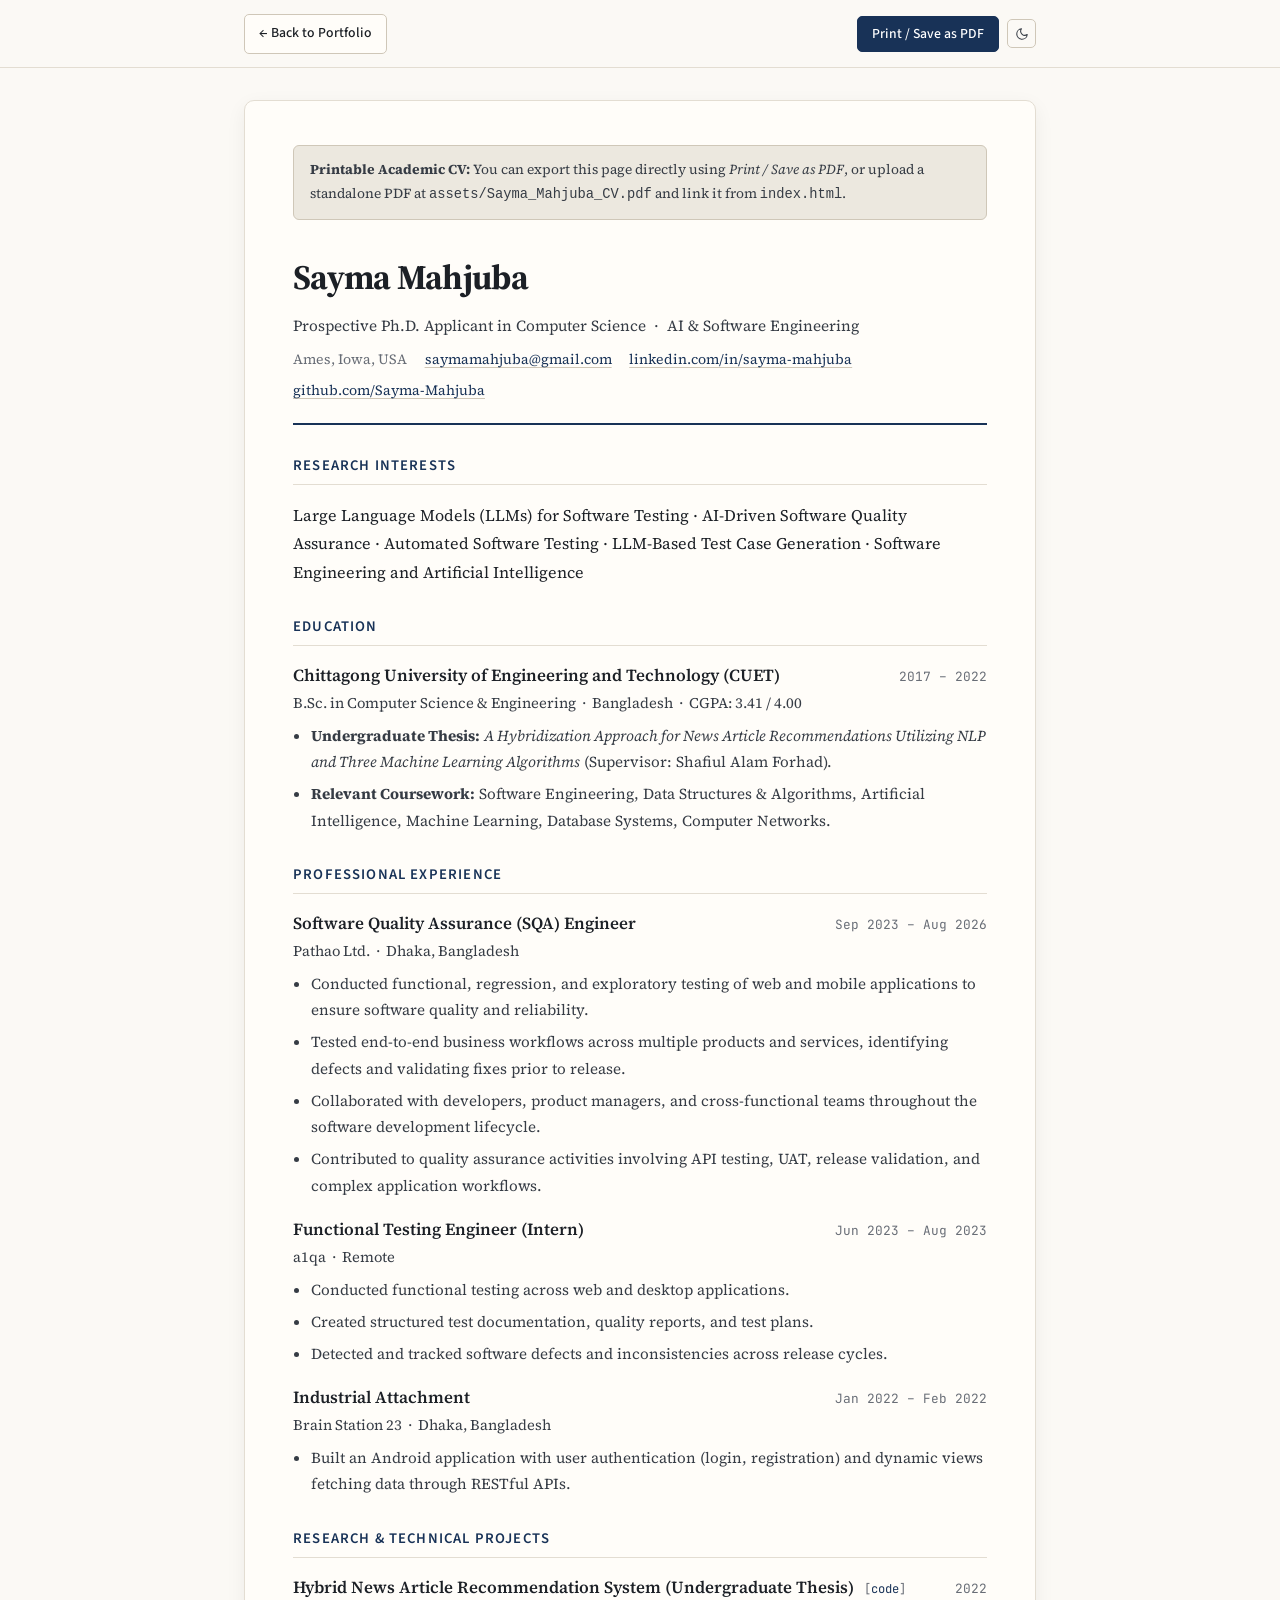
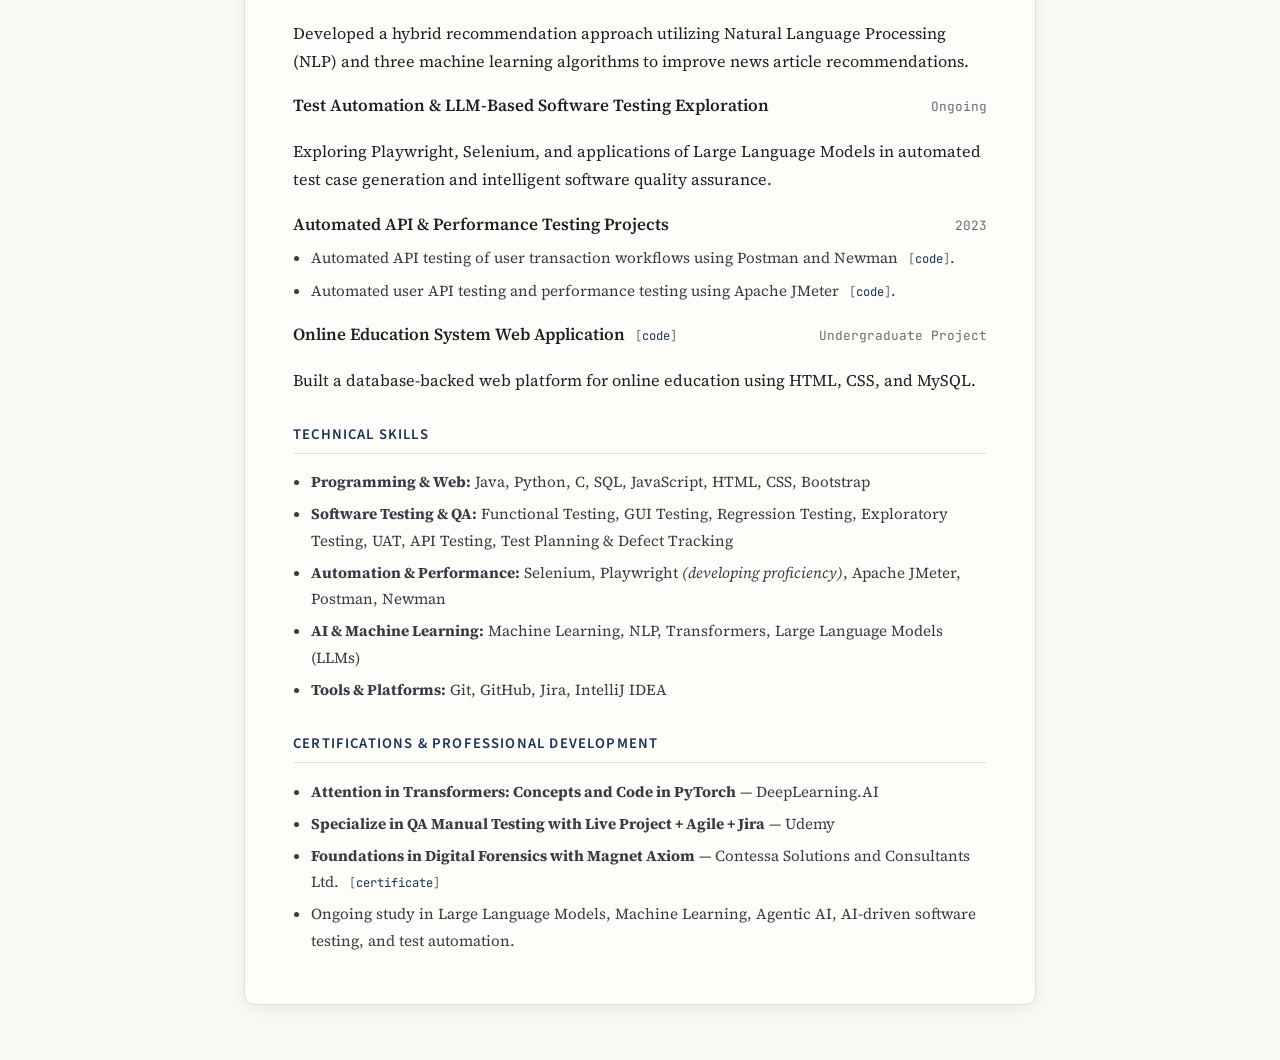
==== commit 87b238aa: "Humanized academic portfolio with archival paper palette, Source Serif 4 typography, and real projec" ====
--- a/cv.html
+++ b/cv.html
@@ -10,7 +10,7 @@
   <link rel="preconnect" href="https://fonts.googleapis.com" />
   <link rel="preconnect" href="https://fonts.gstatic.com" crossorigin />
   <link
-    href="https://fonts.googleapis.com/css2?family=Inter:wght@400;500;600&family=JetBrains+Mono:wght@400;500&family=Source+Serif+4:ital,opsz,wght@0,8..60,400;0,8..60,600;0,8..60,700;1,8..60,400&display=swap"
+    href="https://fonts.googleapis.com/css2?family=JetBrains+Mono:wght@400;500&family=Newsreader:ital,opsz,wght@0,6..72,500;0,6..72,600;1,6..72,400&family=Source+Sans+3:wght@400;500;600&family=Source+Serif+4:ital,opsz,wght@0,8..60,400;0,8..60,600;1,8..60,400&display=swap"
     rel="stylesheet"
   />
   <link rel="stylesheet" href="styles.css" />
@@ -342,6 +342,7 @@
           <div class="cv-entry-head">
             <span class="cv-entry-title">
               Hybrid News Article Recommendation System (Undergraduate Thesis)
+              <a class="bracket-link" href="https://github.com/Sayma-Mahjuba/Final_Thesis" target="_blank" rel="noopener noreferrer">code</a>
             </span>
             <span class="cv-entry-date">2022</span>
           </div>
@@ -369,21 +370,26 @@
             <span class="cv-entry-title">
               Automated API &amp; Performance Testing Projects
             </span>
-            <span class="cv-entry-date">SQA Projects</span>
+            <span class="cv-entry-date">2023</span>
           </div>
           <ul class="detail-list">
             <li>
-              Automated API testing of user transaction workflows using Postman and Newman.
-            </li>
-            <li>
-              Automated user API testing and performance testing using Apache JMeter.
+              Automated API testing of user transaction workflows using Postman and Newman
+              <a class="bracket-link" href="https://github.com/Sayma-Mahjuba/deposit-money-a1" target="_blank" rel="noopener noreferrer">code</a>.
+            </li>
+            <li>
+              Automated user API testing and performance testing using Apache JMeter
+              <a class="bracket-link" href="https://github.com/Sayma-Mahjuba/Random-User-API-Performance-Test" target="_blank" rel="noopener noreferrer">code</a>.
             </li>
           </ul>
         </div>
 
         <div class="cv-entry">
           <div class="cv-entry-head">
-            <span class="cv-entry-title">Online Education System Web Application</span>
+            <span class="cv-entry-title">
+              Online Education System Web Application
+              <a class="bracket-link" href="https://github.com/Sayma-Mahjuba/Online-Education-System" target="_blank" rel="noopener noreferrer">code</a>
+            </span>
             <span class="cv-entry-date">Undergraduate Project</span>
           </div>
           <p>
@@ -430,6 +436,7 @@
           <li>
             <strong>Foundations in Digital Forensics with Magnet Axiom</strong> — Contessa
             Solutions and Consultants Ltd.
+            <a class="bracket-link" href="https://drive.google.com/file/d/1-zo_EmjfXAd6_dVOXVnD-e_Fw8WxaWCh/view?usp=sharing" target="_blank" rel="noopener noreferrer">certificate</a>
           </li>
           <li>
             Ongoing study in Large Language Models, Machine Learning, Agentic AI, AI-driven
--- a/styles.css
+++ b/styles.css
@@ -1,44 +1,52 @@
 /* ==========================================================================
-   Sayma Mahjuba — Academic Portfolio (Ph.D. Sidebar · Refined Faculty Edition)
-   Deep Navy Academic Theme · Light Default + Optional Dark Mode
+   Sayma Mahjuba — Academic Homepage
+   Palette: Warm Archival Ivory Paper + Soft Stone Sidebar + Oxford Navy & Crimson
+   Typography: Newsreader (Headings) + Source Serif 4 (Prose) + Source Sans 3 (UI)
    ========================================================================== */
 
 :root {
-  --bg: #ffffff;
-  --surface: #ffffff;
-  --surface-subtle: #f7f9fc;
-  --border: #e5eaf1;
-  --border-strong: #cbd5e1;
-
-  --ink: #111827;
-  --ink-secondary: #374151;
-  --ink-muted: #64748b;
-
-  --navy: #16325b;
-  --navy-hover: #0d2140;
-  --navy-tint: #eef3fa;
-  --navy-border: #c5d5ea;
-
-  --font-serif: "Newsreader", Georgia, "Times New Roman", serif;
-  --font-sans: "Inter", -apple-system, BlinkMacSystemFont, "Segoe UI", sans-serif;
-  --font-mono: "JetBrains Mono", ui-monospace, monospace;
+  /* Warm Archival Book-Paper Palette (Light) */
+  --bg: #fbf9f5;
+  --surface: #fffdf9;
+  --sidebar-bg: #f3efe8;
+  --surface-subtle: #f2ede4;
+  --border: #e3ddd2;
+  --border-strong: #cfc7b8;
+
+  --ink: #1c2026;
+  --ink-secondary: #363c45;
+  --ink-muted: #686d76;
+
+  --navy: #183257;
+  --navy-hover: #7f2533; /* Subtle Oxford crimson on hover */
+  --accent-mark: #7f2533;
+  --navy-tint: #ece8df;
+  --navy-border: #cfc7b8;
+
+  --font-display: "Newsreader", Georgia, "Times New Roman", serif;
+  --font-serif: "Source Serif 4", Charter, "Bitstream Charter", Georgia, serif;
+  --font-sans: "Source Sans 3", -apple-system, BlinkMacSystemFont, "Segoe UI", sans-serif;
+  --font-mono: "JetBrains Mono", ui-monospace, SFMono-Regular, Menlo, monospace;
 }
 
 [data-theme="dark"] {
-  --bg: #0d121b;
-  --surface: #131b28;
-  --surface-subtle: #141d2b;
-  --border: #1f2b3d;
-  --border-strong: #2e3f58;
-
-  --ink: #edf2f7;
-  --ink-secondary: #b6c2d4;
-  --ink-muted: #8293ab;
-
-  --navy: #83aee5;
-  --navy-hover: #abc8ef;
-  --navy-tint: rgba(131, 174, 229, 0.12);
-  --navy-border: rgba(131, 174, 229, 0.32);
+  /* Warm Oxford Library Night Palette (Dark) */
+  --bg: #14171d;
+  --surface: #1a1e26;
+  --sidebar-bg: #101318;
+  --surface-subtle: #1c212b;
+  --border: #282f3d;
+  --border-strong: #384152;
+
+  --ink: #ece8e0;
+  --ink-secondary: #c7c3ba;
+  --ink-muted: #8f949e;
+
+  --navy: #93b8ec;
+  --navy-hover: #e2a378;
+  --accent-mark: #d98a6c;
+  --navy-tint: rgba(147, 184, 236, 0.1);
+  --navy-border: rgba(147, 184, 236, 0.26);
 }
 
 *,
@@ -53,61 +61,52 @@
 
 body {
   margin: 0;
-  background: var(--bg);
-  color: var(--ink);
-  font-family: var(--font-sans);
-  font-size: 15px;
-  line-height: 1.72;
+  background-color: var(--bg);
+  color: var(--ink);
+  font-family: var(--font-serif);
+  font-size: 16.2px;
+  line-height: 1.74;
+  font-optical-sizing: auto;
   -webkit-font-smoothing: antialiased;
   transition: background-color 180ms ease, color 180ms ease;
 }
 
 a {
   color: var(--navy);
-  text-decoration: none;
-  transition: color 150ms ease, border-color 150ms ease, background-color 150ms ease;
+  text-decoration: underline;
+  text-decoration-color: color-mix(in srgb, var(--navy) 32%, transparent);
+  text-underline-offset: 3px;
+  text-decoration-thickness: 1px;
+  transition: color 150ms ease, text-decoration-color 150ms ease;
 }
 
 a:hover {
   color: var(--navy-hover);
-  text-decoration: underline;
-  text-underline-offset: 3px;
-}
-
-a:focus-visible,
-button:focus-visible,
-summary:focus-visible {
-  outline: 2px solid var(--navy);
-  outline-offset: 2px;
-  border-radius: 4px;
-}
-
-/* Two-Column Academic Shell
-   -------------------------------------------------------------------------- */
+  text-decoration-color: var(--navy-hover);
+}
+
+/* Two-Tone Academic Layout */
 .page-shell {
-  max-width: 1096px;
+  max-width: 1060px;
   margin: 0 auto;
   display: grid;
-  grid-template-columns: 296px 1fr;
+  grid-template-columns: 270px 1fr;
   min-height: 100vh;
 }
 
-/* Left Sticky Academic Sidebar
-   -------------------------------------------------------------------------- */
+/* Left Profile Column (Warm Stone Surface) */
 .sidebar {
   position: sticky;
   top: 0;
   height: 100vh;
-  padding: 2.85rem 1.85rem 1.85rem 1.75rem;
+  background-color: var(--sidebar-bg);
+  padding: 2.85rem 1.85rem 1.75rem 1.75rem;
   border-right: 1px solid var(--border);
   display: flex;
   flex-direction: column;
   justify-content: space-between;
-  overflow-y: auto;
-}
-
-.profile-identity {
-  display: block;
+  font-family: var(--font-sans);
+  transition: background-color 180ms ease, border-color 180ms ease;
 }
 
 .avatar-wrap {
@@ -115,15 +114,16 @@
   height: 132px;
   border-radius: 50%;
   overflow: hidden;
-  background: linear-gradient(180deg, #edf2f7 0%, #dce6f2 100%);
+  background: linear-gradient(180deg, #e8e3d9 0%, #d8d1c4 100%);
   border: 2px solid var(--border-strong);
+  box-shadow: 0 4px 14px rgba(24, 50, 87, 0.08);
   margin-bottom: 1.15rem;
   padding-top: 4px;
-  flex-shrink: 0;
 }
 
 [data-theme="dark"] .avatar-wrap {
-  background: linear-gradient(180deg, #1b283c 0%, #263854 100%);
+  background: linear-gradient(180deg, #202734 0%, #2a3344 100%);
+  box-shadow: none;
 }
 
 .avatar-wrap img {
@@ -135,67 +135,35 @@
 }
 
 .sidebar-name {
-  font-family: var(--font-serif);
-  font-size: 1.65rem;
+  font-family: var(--font-display);
+  font-size: 1.68rem;
   font-weight: 600;
-  line-height: 1.18;
-  margin: 0 0 0.35rem;
+  line-height: 1.16;
+  margin: 0 0 0.38rem;
   letter-spacing: -0.015em;
+  color: var(--ink);
 }
 
 .sidebar-role {
-  font-size: 0.87rem;
-  color: var(--ink-secondary);
-  margin: 0 0 0.3rem;
-  line-height: 1.48;
+  font-size: 0.91rem;
+  color: var(--ink-secondary);
+  margin: 0 0 0.25rem;
+  line-height: 1.45;
 }
 
 .sidebar-loc {
-  font-size: 0.82rem;
+  font-size: 0.85rem;
   color: var(--ink-muted);
   margin: 0 0 1.25rem;
 }
 
-/* Sidebar Navigation with Active Left Bar */
-.sidebar-nav {
-  list-style: none;
-  margin: 1.35rem 0 0;
-  padding: 1rem 0 0.25rem;
-  border-top: 1px solid var(--border);
-  display: flex;
-  flex-direction: column;
-  gap: 0.25rem;
-}
-
-.sidebar-nav a {
-  display: block;
-  font-size: 0.87rem;
-  font-weight: 500;
-  color: var(--ink-secondary);
-  padding: 0.24rem 0 0.24rem 0.65rem;
-  border-left: 2px solid transparent;
-  transition: color 150ms ease, border-color 150ms ease, padding-left 150ms ease;
-}
-
-.sidebar-nav a:hover {
-  color: var(--navy);
-  text-decoration: none;
-}
-
-.sidebar-nav a.active {
-  color: var(--navy);
-  font-weight: 600;
-  border-left-color: var(--navy);
-}
-
-/* External Links + Copy Email Control */
 .sidebar-links {
   list-style: none;
   margin: 0;
   padding: 0;
   display: flex;
   flex-direction: column;
-  gap: 0.5rem;
+  gap: 0.45rem;
 }
 
 .sidebar-links li {
@@ -208,79 +176,80 @@
   display: inline-flex;
   align-items: center;
   gap: 0.5rem;
-  font-size: 0.82rem;
-  color: var(--ink-secondary);
-  min-width: 0;
-  white-space: nowrap;
+  font-size: 0.88rem;
+  color: var(--ink-secondary);
+  text-decoration: none;
 }
 
 .sidebar-links a:hover {
-  color: var(--navy);
+  color: var(--navy-hover);
+  text-decoration: underline;
 }
 
 .sidebar-links svg {
-  width: 15px;
-  height: 15px;
+  width: 14px;
+  height: 14px;
   color: var(--navy);
   flex-shrink: 0;
 }
 
 .copy-email-btn {
-  display: inline-flex;
-  align-items: center;
-  gap: 0.25rem;
-  border: 1px solid var(--border);
-  background: var(--surface-subtle);
+  border: 1px solid var(--border-strong);
+  background: var(--bg);
   color: var(--ink-muted);
   font-family: var(--font-mono);
-  font-size: 0.68rem;
-  padding: 0.14rem 0.42rem;
-  border-radius: 4px;
+  font-size: 0.67rem;
+  padding: 0.1rem 0.38rem;
+  border-radius: 3px;
   cursor: pointer;
-  flex-shrink: 0;
   transition: all 150ms ease;
 }
 
-.copy-email-btn:hover {
-  border-color: var(--navy-border);
+.copy-email-btn:hover,
+.copy-email-btn.copied {
+  border-color: var(--navy-hover);
+  color: var(--navy-hover);
+}
+
+.sidebar-nav {
+  list-style: none;
+  margin: 1.35rem 0 0;
+  padding: 1rem 0 0;
+  border-top: 1px solid var(--border);
+  display: flex;
+  flex-direction: column;
+  gap: 0.26rem;
+}
+
+.sidebar-nav a {
+  display: block;
+  font-size: 0.91rem;
+  color: var(--ink-muted);
+  padding: 0.18rem 0 0.18rem 0.6rem;
+  border-left: 2px solid transparent;
+  text-decoration: none;
+  transition: all 140ms ease;
+}
+
+.sidebar-nav a:hover {
+  color: var(--ink);
+  text-decoration: none;
+}
+
+.sidebar-nav a.active {
+  font-weight: 600;
   color: var(--navy);
-  background: var(--navy-tint);
-}
-
-.copy-email-btn.copied {
-  border-color: var(--navy);
-  color: var(--navy);
-  background: var(--navy-tint);
-}
-
-.copy-email-btn svg {
-  width: 11px;
-  height: 11px;
-}
-
-/* Sidebar Footer: Last Updated + Clean Icon Theme Toggle */
+  border-left-color: var(--accent-mark);
+}
+
 .sidebar-bottom {
   margin-top: 1.5rem;
-  padding-top: 1rem;
+  padding-top: 0.9rem;
   border-top: 1px solid var(--border);
   display: flex;
   align-items: center;
   justify-content: space-between;
-  gap: 0.5rem;
-}
-
-.sidebar-meta-foot {
-  display: flex;
-  flex-direction: column;
-  gap: 0.1rem;
-  font-size: 0.74rem;
-  color: var(--ink-muted);
-  line-height: 1.35;
-}
-
-.updated-stamp {
-  font-family: var(--font-mono);
-  font-size: 0.7rem;
+  font-size: 0.78rem;
   color: var(--ink-muted);
 }
 
@@ -288,61 +257,38 @@
   display: inline-flex;
   align-items: center;
   justify-content: center;
-  width: 32px;
-  height: 32px;
-  border: 1px solid var(--border);
-  border-radius: 7px;
-  background: var(--surface-subtle);
+  width: 29px;
+  height: 29px;
+  border: 1px solid var(--border-strong);
+  border-radius: 5px;
+  background: var(--bg);
   color: var(--ink-secondary);
   cursor: pointer;
-  flex-shrink: 0;
-  transition: border-color 150ms ease, color 150ms ease, background-color 150ms ease;
 }
 
 .theme-icon-btn:hover {
-  border-color: var(--navy-border);
-  color: var(--navy);
-  background: var(--navy-tint);
+  color: var(--navy-hover);
+  border-color: var(--navy-hover);
 }
 
 .theme-icon-btn svg {
-  width: 15px;
-  height: 15px;
-}
-
-.icon-sun {
-  display: none;
-}
-
-[data-theme="dark"] .icon-sun {
-  display: block;
-}
-
-[data-theme="dark"] .icon-moon {
-  display: none;
-}
-
-/* Right Main Content Column
-   -------------------------------------------------------------------------- */
+  width: 14px;
+  height: 14px;
+}
+
+.icon-sun { display: none; }
+[data-theme="dark"] .icon-sun { display: block; }
+[data-theme="dark"] .icon-moon { display: none; }
+
+/* Right Main Reading Column (Warm Ivory Paper) */
 .content {
-  padding: 3.1rem 3.25rem 4.75rem 3.5rem;
-  max-width: 740px;
-}
-
-.phd-callout {
-  font-size: 0.88rem;
-  color: var(--navy);
-  background: var(--navy-tint);
-  border-left: 3px solid var(--navy);
-  padding: 0.72rem 1.05rem;
-  margin-bottom: 1.85rem;
-  border-radius: 0 5px 5px 0;
-  line-height: 1.6;
+  padding: 3rem 2.75rem 4.75rem 3.5rem;
+  max-width: 735px;
 }
 
 .section {
-  margin-bottom: 3rem;
-  scroll-margin-top: 2rem;
+  margin-bottom: 2.65rem;
+  scroll-margin-top: 1.75rem;
 }
 
 .section:last-child {
@@ -350,12 +296,12 @@
 }
 
 .section h2 {
-  font-family: var(--font-serif);
-  font-size: 1.38rem;
+  font-family: var(--font-display);
+  font-size: 1.42rem;
   font-weight: 600;
   color: var(--ink);
-  margin: 0 0 1.1rem;
-  padding-bottom: 0.45rem;
+  margin: 0 0 0.95rem;
+  padding-bottom: 0.35rem;
   border-bottom: 1px solid var(--border);
   letter-spacing: -0.01em;
 }
@@ -369,290 +315,129 @@
   margin-bottom: 0;
 }
 
-/* Sharpened Research Themes */
-.research-themes {
-  margin: 1.25rem 0 0;
-  padding: 0;
-  list-style: none;
-  display: grid;
-  grid-template-columns: 1fr;
-  gap: 0.55rem;
-}
-
-.research-themes li {
-  display: flex;
-  align-items: baseline;
-  gap: 0.6rem;
-  font-size: 0.9rem;
-  color: var(--ink-secondary);
-}
-
-.theme-marker {
-  font-family: var(--font-mono);
-  font-size: 0.72rem;
-  color: var(--navy);
-  background: var(--navy-tint);
-  border: 1px solid var(--navy-border);
-  padding: 0.05rem 0.38rem;
-  border-radius: 3px;
-  flex-shrink: 0;
-}
-
-.research-themes strong {
-  color: var(--ink);
-  font-weight: 600;
-}
-
-/* News Rows */
-.news-table {
-  display: flex;
-  flex-direction: column;
-  gap: 0.65rem;
-}
-
-.news-row {
-  display: grid;
-  grid-template-columns: 84px 1fr;
-  gap: 1rem;
-  font-size: 0.92rem;
-  color: var(--ink-secondary);
-}
-
-.news-date {
-  font-family: var(--font-mono);
-  font-size: 0.78rem;
-  color: var(--navy);
-  padding-top: 0.15rem;
-}
-
-/* Academic Entries & Artifact Pills */
-.item {
-  margin-bottom: 1.85rem;
-}
-
-.item:last-child {
+.status-line {
+  font-size: 0.95rem;
+  color: var(--ink);
+  background: var(--surface-subtle);
+  border-left: 2.5px solid var(--accent-mark);
+  padding: 0.62rem 1rem;
+  margin: 1.15rem 0 0;
+}
+
+/* Lists */
+.plain-list {
+  margin: 0.4rem 0 0;
+  padding-left: 1.25rem;
+  color: var(--ink-secondary);
+}
+
+.plain-list li {
+  margin-bottom: 0.42rem;
+  font-size: 0.97rem;
+}
+
+/* Entries (Thesis, Projects, Education, Experience) */
+.entry {
+  margin-bottom: 1.6rem;
+}
+
+.entry:last-child {
   margin-bottom: 0;
 }
 
-.item.featured-research {
-  padding-left: 1.15rem;
-  border-left: 2.5px solid var(--navy);
-}
-
-.item-kicker {
-  display: inline-block;
-  font-family: var(--font-mono);
-  font-size: 0.71rem;
-  text-transform: uppercase;
-  letter-spacing: 0.06em;
-  color: var(--navy);
-  margin-bottom: 0.25rem;
-}
-
-.item-head {
+.entry-head {
   display: flex;
   justify-content: space-between;
   align-items: baseline;
   gap: 1rem;
   flex-wrap: wrap;
-  margin-bottom: 0.2rem;
-}
-
-.item-title {
-  font-family: var(--font-serif);
-  font-size: 1.09rem;
+}
+
+.entry-title {
+  font-family: var(--font-display);
   font-weight: 600;
+  font-size: 1.1rem;
   color: var(--ink);
   margin: 0;
-  line-height: 1.35;
-}
-
-.item-date {
-  font-family: var(--font-mono);
-  font-size: 0.78rem;
+  line-height: 1.34;
+}
+
+.entry-date {
+  font-family: var(--font-sans);
+  font-size: 0.84rem;
+  font-weight: 500;
   color: var(--ink-muted);
   white-space: nowrap;
 }
 
-.item-sub {
-  font-size: 0.88rem;
+.entry-sub {
+  font-family: var(--font-sans);
+  font-size: 0.89rem;
   color: var(--navy);
   font-weight: 500;
-  margin-bottom: 0.45rem;
-}
-
-.item-meta {
-  font-size: 0.86rem;
-  color: var(--ink-muted);
-  margin-bottom: 0.45rem;
-}
-
-/* Academic Artifact Pills & Expandable Abstract Drawer */
-.artifact-row {
-  display: flex;
-  flex-wrap: wrap;
-  align-items: center;
-  gap: 0.45rem;
-  margin-top: 0.65rem;
-}
-
-.pill-link {
-  display: inline-flex;
-  align-items: center;
-  gap: 0.3rem;
+  margin: 0.12rem 0 0.38rem;
+}
+
+.entry p {
+  font-size: 0.97rem;
+  margin: 0.25rem 0 0;
+}
+
+/* Classic Academic Bracket Links: [code], [certificate] */
+.bracket-link {
   font-family: var(--font-mono);
-  font-size: 0.74rem;
-  font-weight: 500;
+  font-size: 0.76rem;
+  font-weight: 400;
   color: var(--navy);
-  background: var(--navy-tint);
-  border: 1px solid var(--navy-border);
-  padding: 0.18rem 0.55rem;
-  border-radius: 4px;
+  margin-left: 0.35rem;
+  white-space: nowrap;
   text-decoration: none;
-  cursor: pointer;
-}
-
-.pill-link:hover {
-  background: var(--navy);
-  border-color: var(--navy);
-  color: #ffffff;
-  text-decoration: none;
-}
-
-[data-theme="dark"] .pill-link:hover {
-  color: #0b1220;
-}
-
-.abstract-drawer {
-  margin-top: 0.65rem;
-}
-
-.abstract-drawer > summary {
-  list-style: none;
-  display: inline-flex;
-  align-items: center;
-  gap: 0.3rem;
-  font-family: var(--font-mono);
-  font-size: 0.74rem;
-  font-weight: 500;
-  color: var(--navy);
-  background: var(--surface-subtle);
-  border: 1px solid var(--border-strong);
-  padding: 0.18rem 0.58rem;
-  border-radius: 4px;
-  cursor: pointer;
-  user-select: none;
-  transition: all 150ms ease;
-}
-
-.abstract-drawer > summary::-webkit-details-marker {
-  display: none;
-}
-
-.abstract-drawer > summary::after {
-  content: "+";
-  font-weight: 600;
-  margin-left: 0.15rem;
-}
-
-.abstract-drawer[open] > summary::after {
-  content: "−";
-}
-
-.abstract-drawer > summary:hover,
-.abstract-drawer[open] > summary {
-  border-color: var(--navy);
-  color: var(--navy);
-  background: var(--navy-tint);
-}
-
-.abstract-drawer-inline {
-  display: flex;
-  flex-wrap: wrap;
-  align-items: flex-start;
-  gap: 0.45rem;
-  margin-top: 0.65rem;
-}
-
-.abstract-drawer-inline .abstract-drawer {
-  margin-top: 0;
-  flex: 1 1 auto;
-}
-
-.abstract-body {
-  margin-top: 0.6rem;
-  padding: 0.85rem 1rem;
-  background: var(--surface-subtle);
-  border: 1px solid var(--border);
-  border-radius: 5px;
-  font-size: 0.88rem;
-  line-height: 1.66;
-  color: var(--ink-secondary);
-}
-
-.abstract-body p {
-  margin: 0 0 0.5rem;
-  font-size: 0.88rem;
-}
-
-.abstract-body p:last-child {
-  margin-bottom: 0;
-}
-
-.forward-note {
-  margin-top: 1.35rem;
-  padding: 0.75rem 1rem;
-  background: var(--surface-subtle);
-  border: 1px solid var(--border);
-  border-radius: 5px;
-  font-size: 0.88rem;
-  color: var(--ink-secondary);
-}
-
-.clean-list {
-  margin: 0.4rem 0 0;
-  padding-left: 1.15rem;
-  color: var(--ink-secondary);
-}
-
-.clean-list li {
-  margin-bottom: 0.35rem;
-  font-size: 0.92rem;
-}
-
-.skill-line {
+}
+
+.bracket-link:hover {
+  color: var(--navy-hover);
+  text-decoration: underline;
+}
+
+.bracket-link::before { content: "["; color: var(--ink-muted); }
+.bracket-link::after { content: "]"; color: var(--ink-muted); }
+
+/* Skills */
+.skill-table {
+  display: flex;
+  flex-direction: column;
+  gap: 0.5rem;
+  font-size: 0.96rem;
+}
+
+.skill-row {
   display: grid;
   grid-template-columns: 185px 1fr;
-  gap: 0.75rem;
-  padding: 0.54rem 0;
-  border-bottom: 1px solid var(--border);
+  gap: 0.85rem;
+  padding-bottom: 0.45rem;
+  border-bottom: 1px dotted var(--border);
+}
+
+.skill-row:last-child {
+  border-bottom: none;
+  padding-bottom: 0;
+}
+
+.skill-label {
+  font-family: var(--font-sans);
+  font-weight: 600;
   font-size: 0.91rem;
-}
-
-.skill-line:first-of-type {
-  border-top: 1px solid var(--border);
-}
-
-.skill-k {
-  font-weight: 600;
-  color: var(--ink);
-}
-
-.skill-v {
-  color: var(--ink-secondary);
-}
-
-.cred-footnote {
-  margin-top: 0.85rem;
-  font-size: 0.84rem;
-  color: var(--ink-muted);
-}
-
-/* Shared Utility Styles (used by cv.html)
-   -------------------------------------------------------------------------- */
+  color: var(--ink);
+}
+
+.skill-val {
+  color: var(--ink-secondary);
+}
+
+/* Shared Utility Styles (used by cv.html) */
 .container {
   width: 100%;
-  max-width: 860px;
+  max-width: 840px;
   margin: 0 auto;
   padding: 0 1.5rem;
 }
@@ -660,11 +445,11 @@
 .btn {
   display: inline-flex;
   align-items: center;
-  gap: 0.45rem;
-  padding: 0.48rem 0.9rem;
+  gap: 0.4rem;
+  padding: 0.44rem 0.88rem;
   font-size: 0.86rem;
   font-weight: 500;
-  border-radius: 6px;
+  border-radius: 5px;
   border: 1px solid var(--border-strong);
   background: var(--surface);
   color: var(--ink);
@@ -676,7 +461,6 @@
 .btn:hover {
   border-color: var(--navy);
   color: var(--navy);
-  background: var(--navy-tint);
   text-decoration: none;
 }
 
@@ -691,25 +475,15 @@
   font-weight: 600;
 }
 
-.btn-primary:hover {
-  background: var(--navy-hover);
-  border-color: var(--navy-hover);
-  color: #ffffff;
-}
-
-[data-theme="dark"] .btn-primary:hover {
-  color: #0b1220;
-}
-
 .detail-list {
-  margin: 0.45rem 0 0;
+  margin: 0.4rem 0 0;
   padding-left: 1.15rem;
   color: var(--ink-secondary);
 }
 
 .detail-list li {
-  margin-bottom: 0.38rem;
-  font-size: 0.92rem;
+  margin-bottom: 0.35rem;
+  font-size: 0.95rem;
 }
 
 .text-link {
@@ -718,9 +492,8 @@
   text-underline-offset: 3px;
 }
 
-/* Compact Mobile Header Layout
-   -------------------------------------------------------------------------- */
-@media (max-width: 860px) {
+/* Responsive Mobile Layout */
+@media (max-width: 820px) {
   .page-shell {
     grid-template-columns: 1fr;
   }
@@ -730,15 +503,14 @@
     height: auto;
     border-right: none;
     border-bottom: 1px solid var(--border);
-    padding: 1.35rem 1.25rem 0.9rem;
-    overflow: visible;
+    padding: 1.5rem 1.25rem 1rem;
   }
 
   .profile-identity {
     display: flex;
     align-items: center;
     gap: 1rem;
-    margin-bottom: 0.95rem;
+    margin-bottom: 0.9rem;
   }
 
   .avatar-wrap {
@@ -752,68 +524,51 @@
     margin-bottom: 0.15rem;
   }
 
-  .sidebar-role {
-    font-size: 0.82rem;
-    margin-bottom: 0.15rem;
-  }
-
   .sidebar-loc {
-    font-size: 0.78rem;
     margin-bottom: 0;
   }
 
   .sidebar-links {
     flex-direction: row;
     flex-wrap: wrap;
-    gap: 0.45rem 0.95rem;
-    padding-bottom: 0.85rem;
+    gap: 0.4rem 1rem;
   }
 
   .sidebar-nav {
     flex-direction: row;
     overflow-x: auto;
-    -webkit-overflow-scrolling: touch;
-    gap: 0.25rem 0.85rem;
-    margin: 0 -1.25rem;
-    padding: 0.65rem 1.25rem;
-    border-bottom: none;
+    gap: 0.95rem;
+    margin-top: 0.85rem;
+    padding-top: 0.65rem;
     white-space: nowrap;
   }
 
   .sidebar-nav a {
-    padding: 0.2rem 0;
+    padding: 0.15rem 0;
     border-left: none;
     border-bottom: 2px solid transparent;
-    font-size: 0.84rem;
   }
 
   .sidebar-nav a.active {
     border-left-color: transparent;
-    border-bottom-color: var(--navy);
+    border-bottom-color: var(--accent-mark);
   }
 
   .sidebar-bottom {
-    margin-top: 0.6rem;
+    margin-top: 0.75rem;
     padding-top: 0.65rem;
   }
 
   .content {
-    padding: 1.75rem 1.25rem 3.5rem;
-  }
-
-  .section {
-    scroll-margin-top: 1.25rem;
-  }
-
-  .skill-line,
-  .news-row {
+    padding: 1.75rem 1.25rem 3.25rem;
+  }
+
+  .skill-row {
     grid-template-columns: 1fr;
-    gap: 0.15rem;
+    gap: 0.1rem;
   }
 }
 
 @media print {
-  .no-print {
-    display: none !important;
-  }
-}
+  .no-print { display: none !important; }
+}
